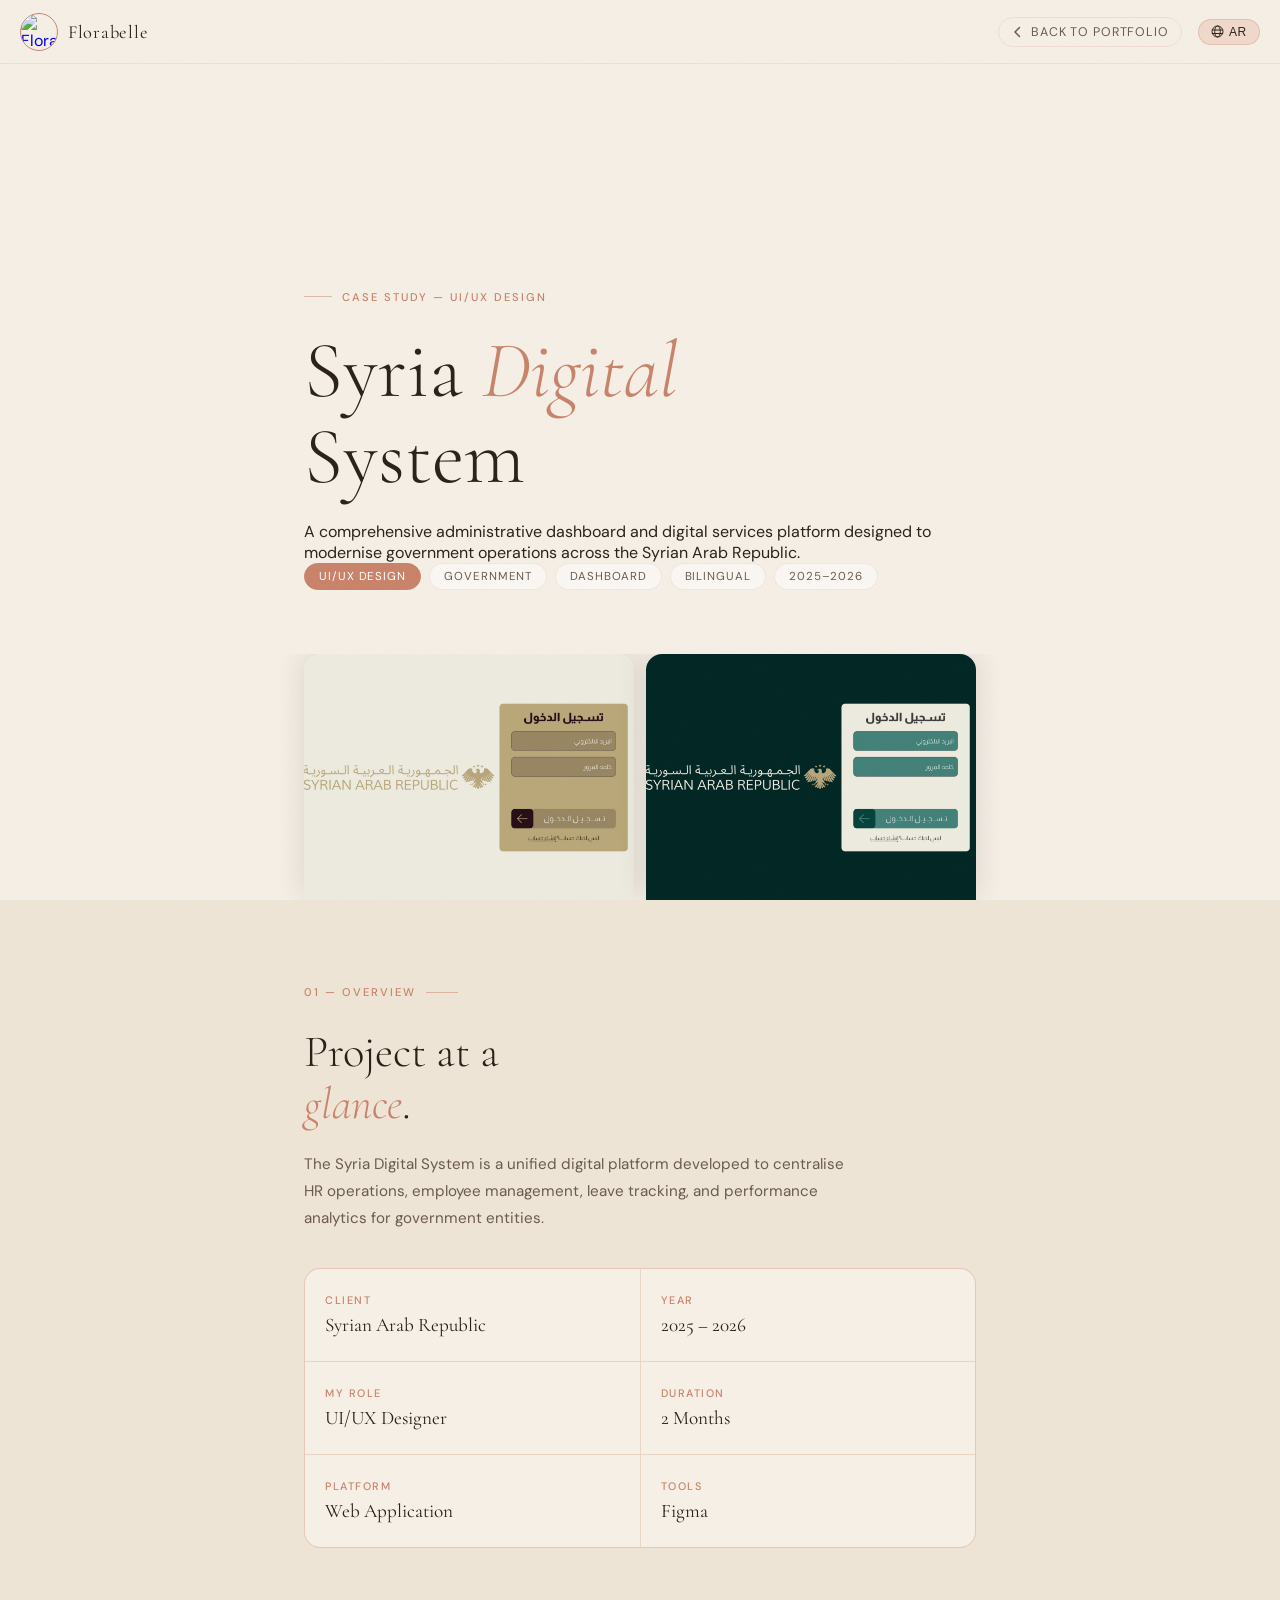
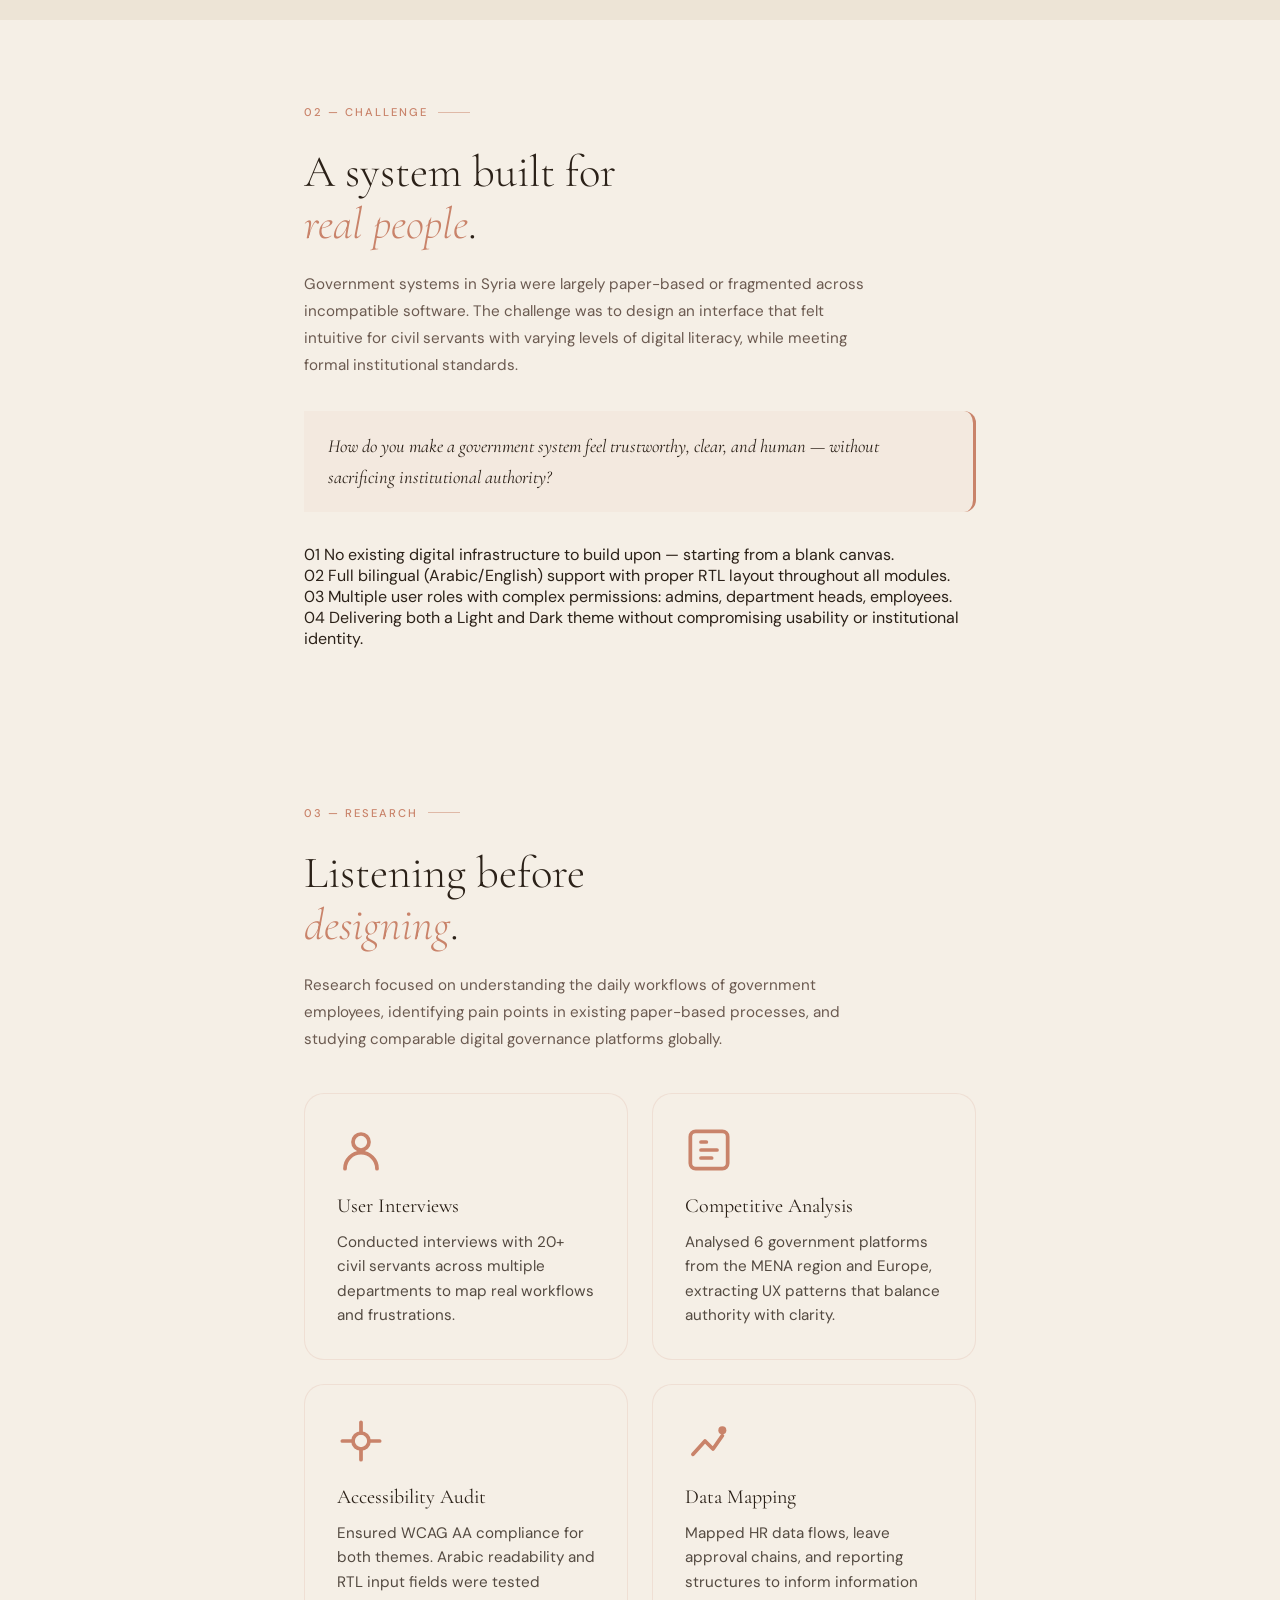
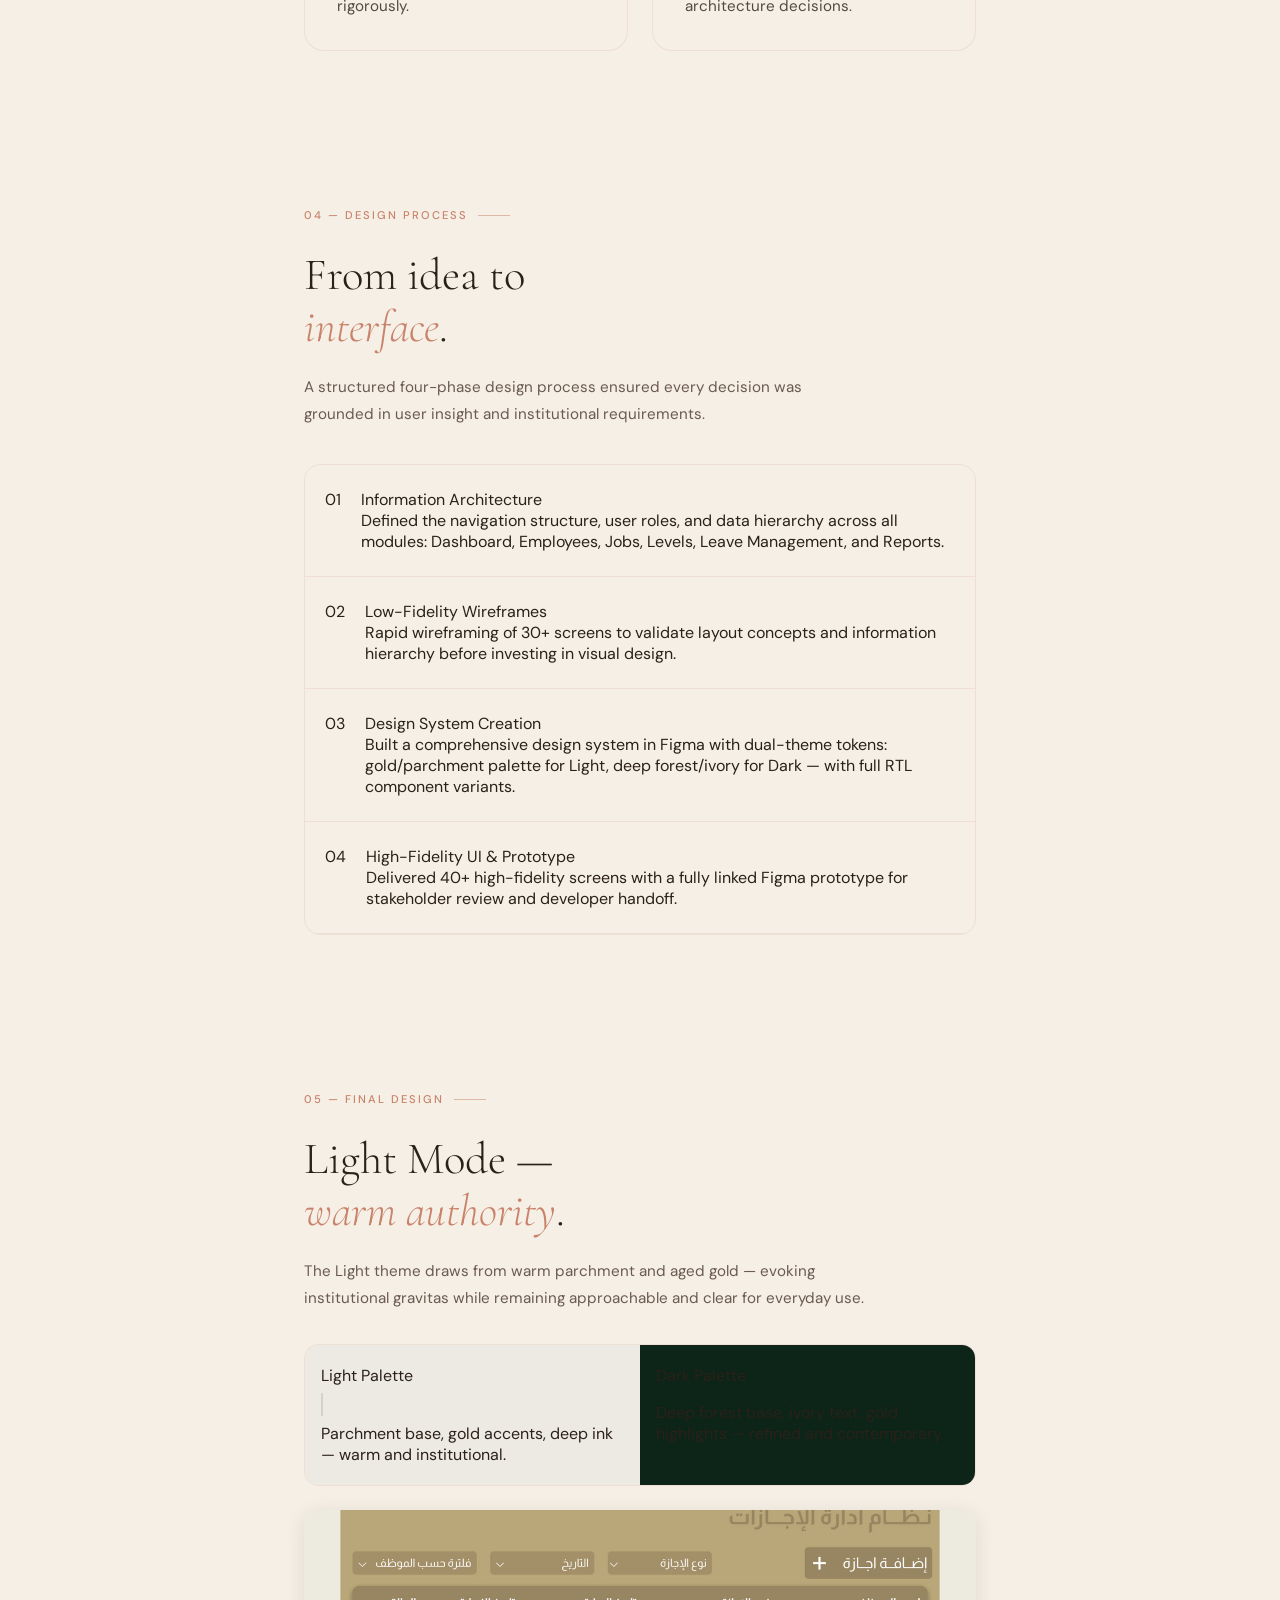
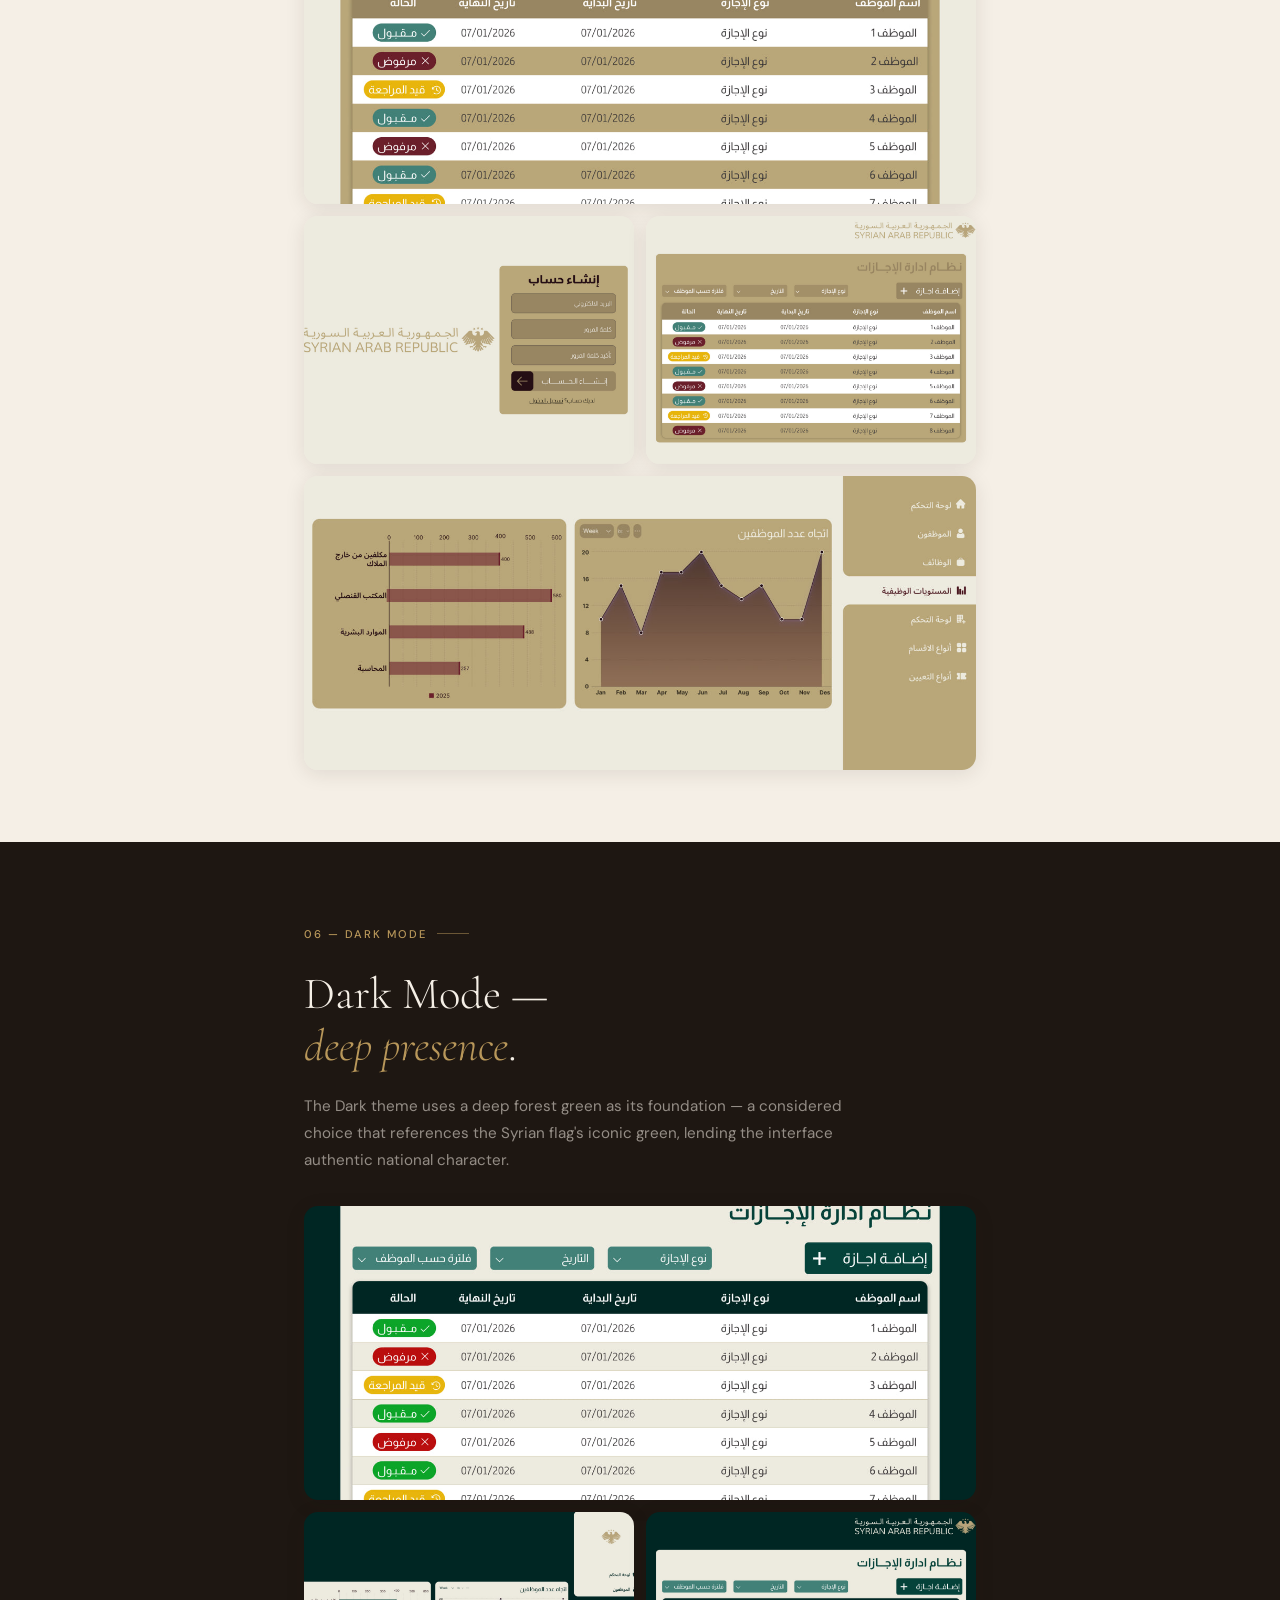
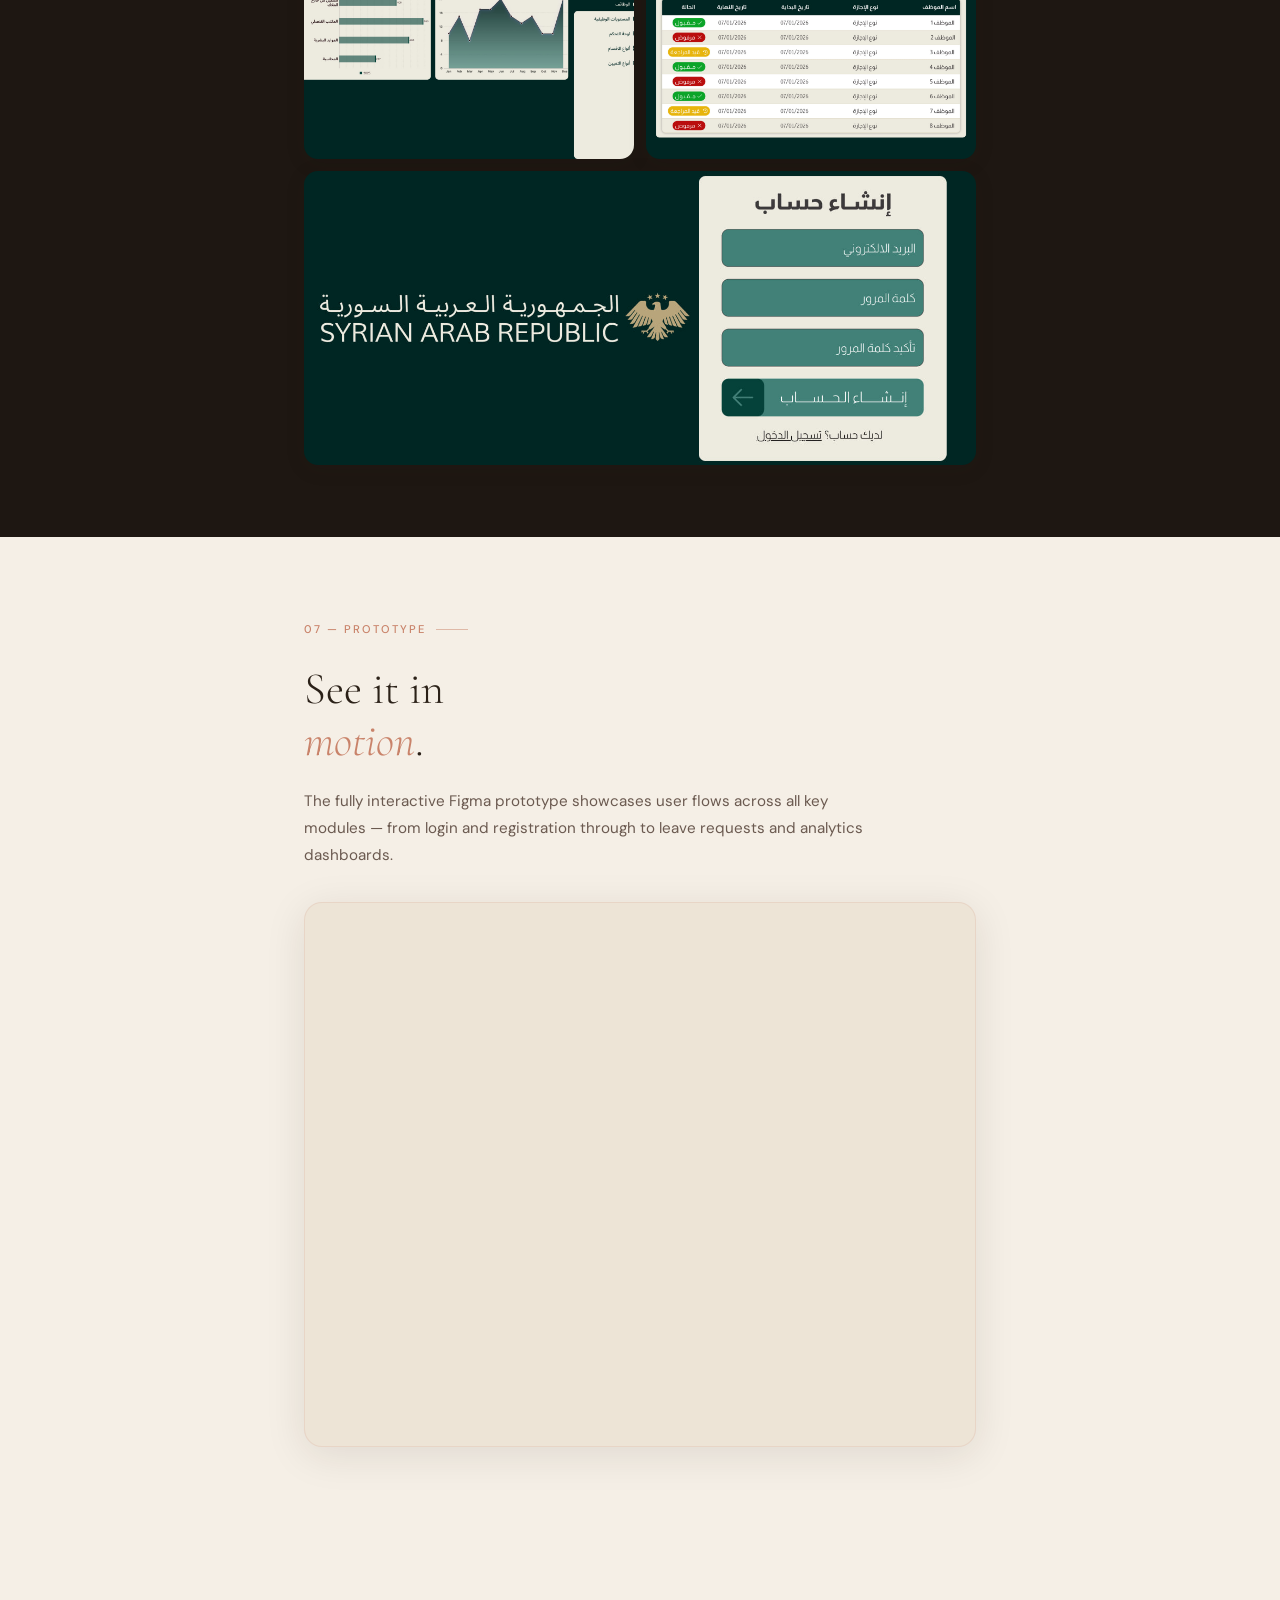
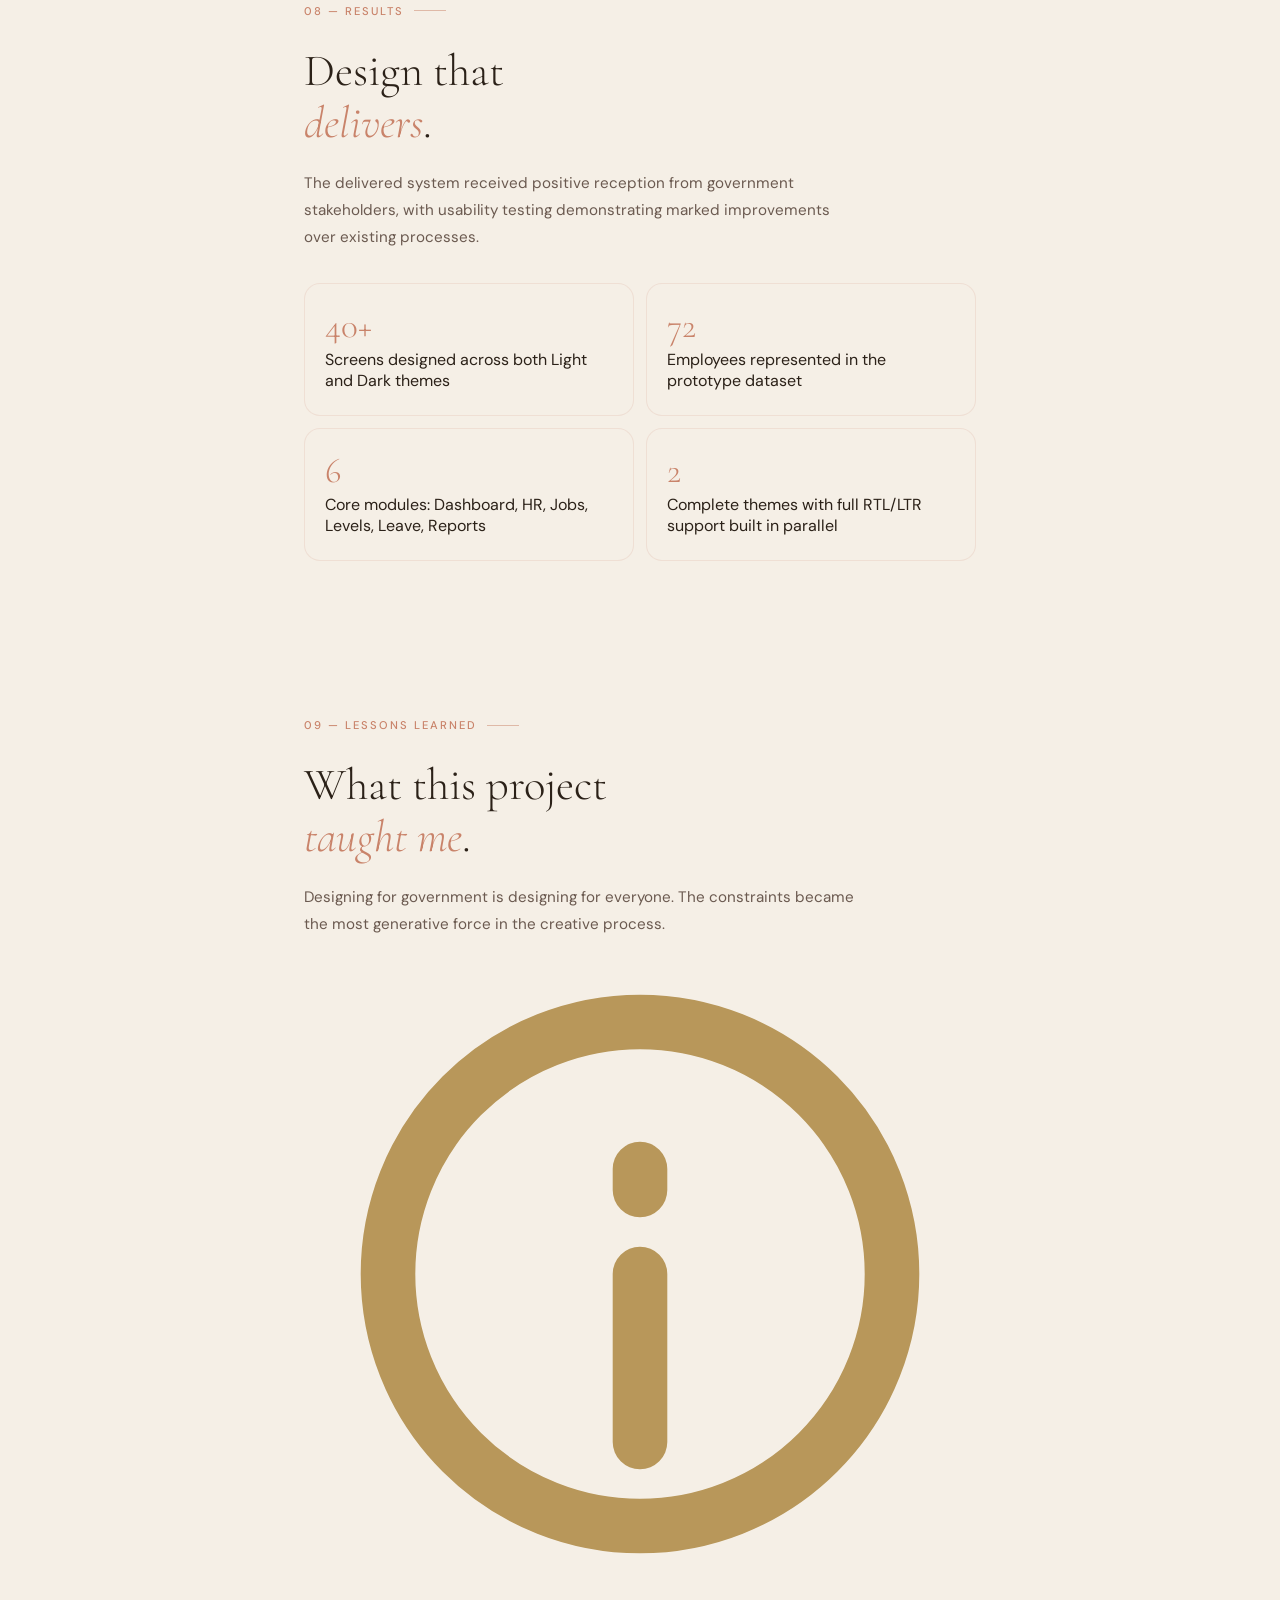
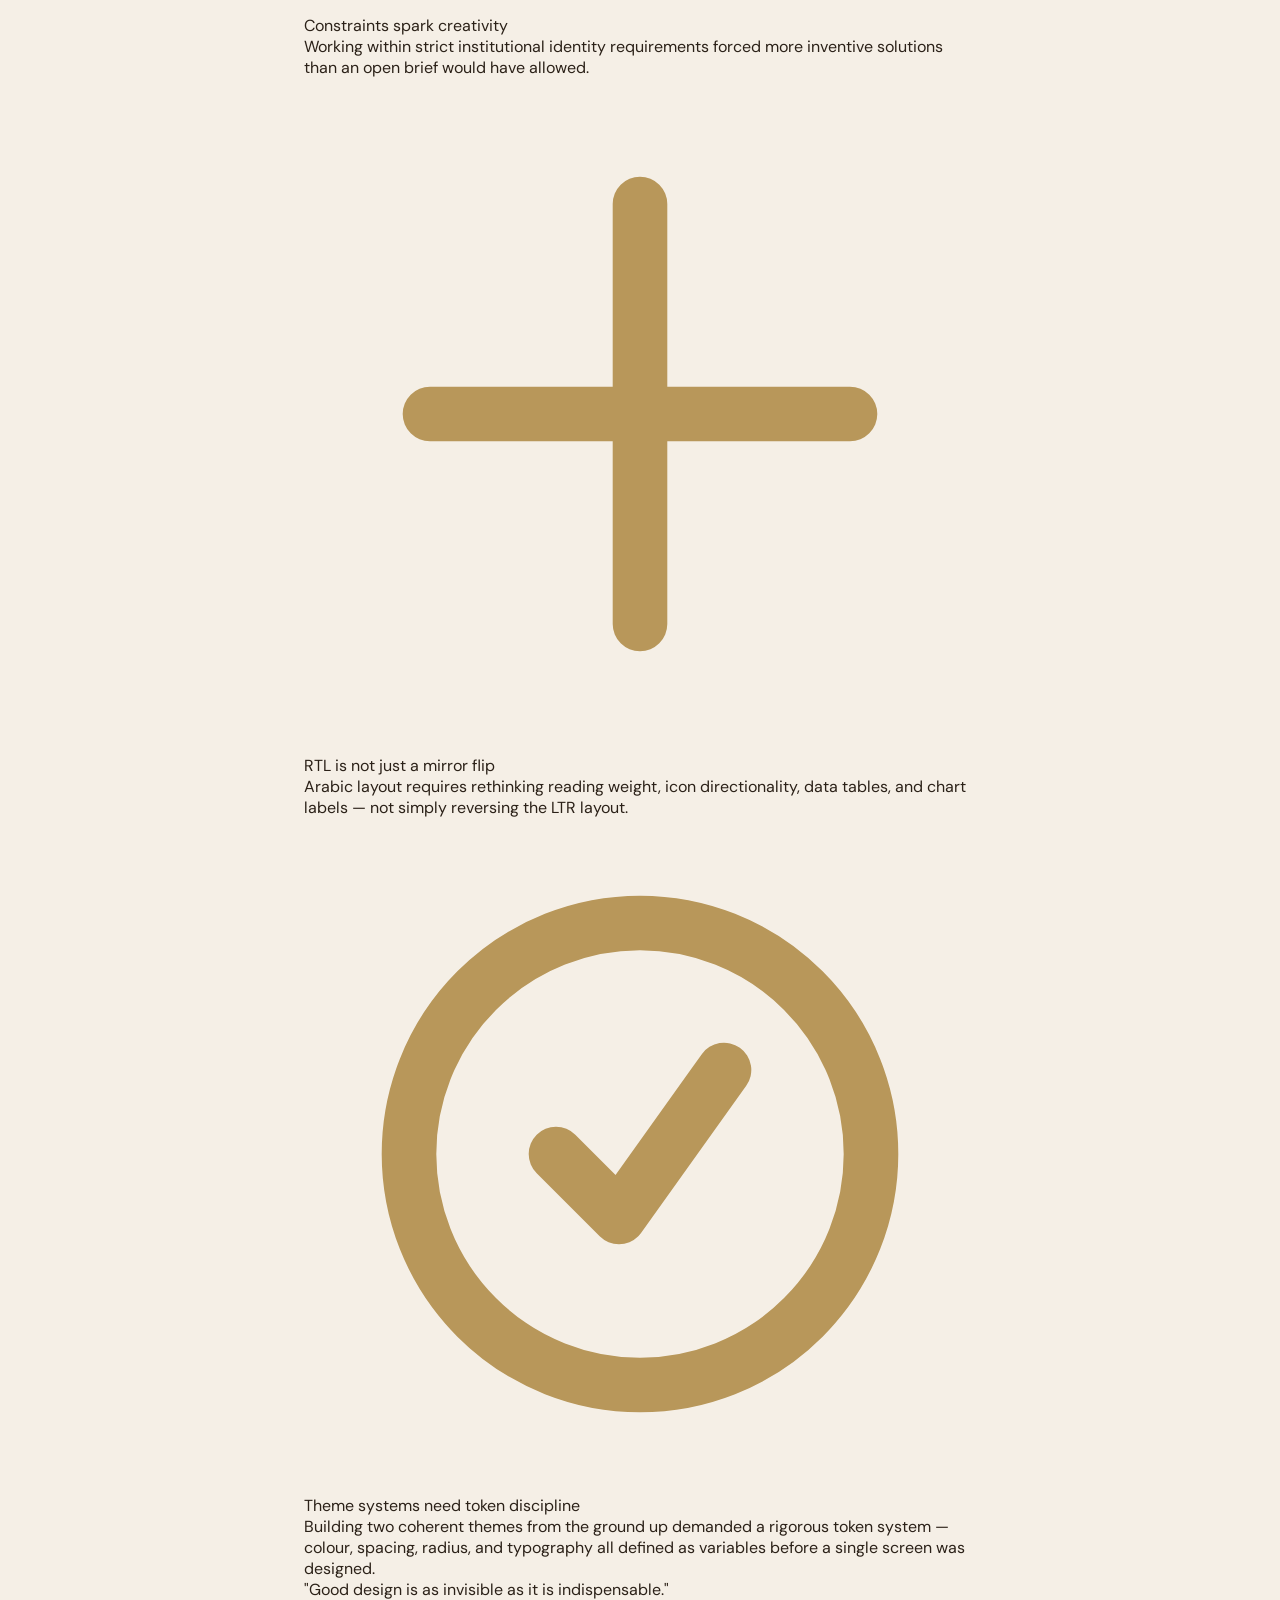
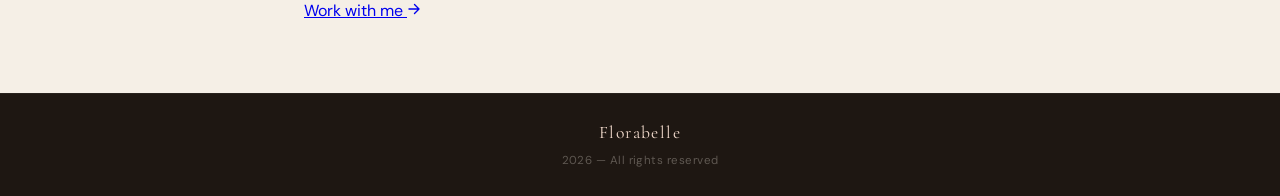
==== case-study-syria.html @ c167dcf9 "update" ====
<!doctype html>
<html lang="en" dir="ltr">
  <head>
    <meta charset="UTF-8" />
    <meta
      name="viewport"
      content="width=device-width, initial-scale=1.0, maximum-scale=1.0"
    />
    <title>Case Study — Syria Digital System | Florabelle</title>
    <link rel="preconnect" href="https://fonts.googleapis.com" />
    <link rel="preconnect" href="https://fonts.gstatic.com" crossorigin />
    <link
      href="https://fonts.googleapis.com/css2?family=Cormorant+Garamond:ital,wght@0,300;0,400;0,600;1,300;1,400&family=DM+Sans:wght@300;400;500&family=Amiri:ital,wght@0,400;0,700;1,400&display=swap"
      rel="stylesheet"
    />
    <link rel="stylesheet" href="style.css" />
  </head>

  <body>
    <!-- ─── NAV ─────────────────────────────────────────────────── -->
    <nav id="main-nav">
      <a class="nav-logo" href="index.html">
        <img src="logo.jpg" alt="Florabelle" />
        <span class="nav-logo-name" data-en="Florabelle" data-ar="فلورابيل"
          >Florabelle</span
        >
      </a>
      <div class="nav-right">
        <a class="back-link" href="index.html#portfolio">
          <svg width="14" height="14" viewBox="0 0 14 14" fill="none">
            <path
              d="M8.5 2.5L4 7l4.5 4.5"
              stroke="currentColor"
              stroke-width="1.5"
              stroke-linecap="round"
              stroke-linejoin="round"
            />
          </svg>
          <span data-en="Back to Portfolio" data-ar="العودة للأعمال"
            >Back to Portfolio</span
          >
        </a>
        <button class="lang-btn" id="lang-toggle" aria-label="Toggle language">
          <svg width="13" height="13" viewBox="0 0 13 13" fill="none">
            <circle
              cx="6.5"
              cy="6.5"
              r="5.5"
              stroke="currentColor"
              stroke-width="1"
            />
            <ellipse
              cx="6.5"
              cy="6.5"
              rx="2.8"
              ry="5.5"
              stroke="currentColor"
              stroke-width="1"
            />
            <line
              x1="1"
              y1="5"
              x2="12"
              y2="5"
              stroke="currentColor"
              stroke-width="1"
            />
            <line
              x1="1"
              y1="8.5"
              x2="12"
              y2="8.5"
              stroke="currentColor"
              stroke-width="1"
            />
          </svg>
          <span id="lang-label">AR</span>
        </button>
      </div>
    </nav>

    <!-- ─── HERO ─────────────────────────────────────────────────── -->
    <section id="hero">
      <div class="hero-blob"></div>
      <div class="hero-blob-2"></div>

      <div style="width: 100%">
        <div class="hero-inner">
          <p
            class="hero-eyebrow"
            data-en="Case Study — UI/UX Design"
            data-ar="دراسة حالة — تصميم واجهات المستخدم"
          >
            Case Study — UI/UX Design
          </p>

          <h1 class="hero-title">
            <span
              data-en="Syria <em>Digital</em><br>System"
              data-ar="النظام الرقمي<br><em>السوري</em>"
              >Syria <em>Digital</em><br />System</span
            >
          </h1>

          <p
            class="hero-subtitle"
            data-en="A comprehensive administrative dashboard and digital services platform designed to modernise government operations across the Syrian Arab Republic."
            data-ar="لوحة تحكم إدارية شاملة ومنصة خدمات رقمية مصممة لتحديث العمليات الحكومية في الجمهورية العربية السورية."
          >
            A comprehensive administrative dashboard and digital services
            platform designed to modernise government operations across the
            Syrian Arab Republic.
          </p>

          <div class="hero-tags">
            <span
              class="hero-tag accent"
              data-en="UI/UX Design"
              data-ar="تصميم واجهات"
              >UI/UX Design</span
            >
            <span class="hero-tag" data-en="Government" data-ar="قطاع حكومي"
              >Government</span
            >
            <span class="hero-tag" data-en="Dashboard" data-ar="لوحة تحكم"
              >Dashboard</span
            >
            <span class="hero-tag" data-en="Bilingual" data-ar="ثنائي اللغة"
              >Bilingual</span
            >
            <span class="hero-tag" data-en="2025–2026" data-ar="2025–2026"
              >2025–2026</span
            >
          </div>
        </div>

        <!-- Hero mockup strip: light + dark side by side -->
        <div class="hero-mockup">
          <div class="mockup-duo">
            <div class="mockup-frame">
              <img src="website/signin_light.jpg" alt="Light mode dashboard" />
              <span
                class="mockup-label light"
                data-en="Light Mode"
                data-ar="الوضع الفاتح"
                >Light Mode</span
              >
            </div>
            <div class="mockup-frame">
              <img src="website/signin_dark.jpg" alt="Dark mode dashboard" />
              <span
                class="mockup-label dark"
                data-en="Dark Mode"
                data-ar="الوضع الداكن"
                >Dark Mode</span
              >
            </div>
          </div>
        </div>
      </div>
    </section>

    <div class="divider-line"></div>

    <!-- ─── 01 OVERVIEW ───────────────────────────────────────────── -->
    <section class="overview-section">
      <div class="section-wrap">
        <div
          class="section-label reveal"
          data-en="01 — Overview"
          data-ar="01 — نظرة عامة"
        >
          01 — Overview
        </div>
        <h2 class="section-h2 reveal reveal-d1">
          <span
            data-en="Project at a<br><em>glance</em>."
            data-ar="المشروع في<br><em>لمحة</em>."
            >Project at a<br /><em>glance</em>.</span
          >
        </h2>
        <p
          class="section-body reveal reveal-d2"
          data-en="The Syria Digital System is a unified digital platform developed to centralise HR operations, employee management, leave tracking, and performance analytics for government entities."
          data-ar="النظام الرقمي السوري هو منصة رقمية موحدة تهدف إلى مركزة عمليات الموارد البشرية وإدارة الموظفين وتتبع الإجازات وتحليلات الأداء للجهات الحكومية."
        >
          The Syria Digital System is a unified digital platform developed to
          centralise HR operations, employee management, leave tracking, and
          performance analytics for government entities.
        </p>

        <div class="overview-grid reveal reveal-d3">
          <div class="overview-cell">
            <span class="overview-cell-label" data-en="Client" data-ar="العميل"
              >Client</span
            >
            <span
              class="overview-cell-value"
              data-en="Syrian Arab Republic"
              data-ar="الجمهورية العربية السورية"
              >Syrian Arab Republic</span
            >
          </div>
          <div class="overview-cell">
            <span class="overview-cell-label" data-en="Year" data-ar="السنة"
              >Year</span
            >
            <span class="overview-cell-value">2025 – 2026</span>
          </div>
          <div class="overview-cell">
            <span class="overview-cell-label" data-en="My Role" data-ar="دوري"
              >My Role</span
            >
            <span
              class="overview-cell-value"
              data-en="UI/UX Designer"
              data-ar="مصممة واجهات وتجربة مستخدم"
              >UI/UX Designer</span
            >
          </div>
          <div class="overview-cell">
            <span class="overview-cell-label" data-en="Duration" data-ar="المدة"
              >Duration</span
            >
            <span class="overview-cell-value" data-en="2 Months" data-ar="شهران"
              >2 Months</span
            >
          </div>
          <div class="overview-cell">
            <span
              class="overview-cell-label"
              data-en="Platform"
              data-ar="المنصة"
              >Platform</span
            >
            <span
              class="overview-cell-value"
              data-en="Web Application"
              data-ar="تطبيق ويب"
              >Web Application</span
            >
          </div>
          <div class="overview-cell">
            <span class="overview-cell-label" data-en="Tools" data-ar="الأدوات"
              >Tools</span
            >
            <span class="overview-cell-value">Figma</span>
          </div>
        </div>
      </div>
    </section>

    <div class="divider-line"></div>

    <!-- ─── 02 CHALLENGE ─────────────────────────────────────────── -->
    <section class="challenge-section">
      <div class="section-wrap">
        <div
          class="section-label reveal"
          data-en="02 — Challenge"
          data-ar="02 — التحدي"
        >
          02 — Challenge
        </div>
        <h2 class="section-h2 reveal reveal-d1">
          <span
            data-en="A system built for<br><em>real people</em>."
            data-ar="نظام مبني<br>لأناس <em>حقيقيين</em>."
            >A system built for<br /><em>real people</em>.</span
          >
        </h2>
        <p
          class="section-body reveal reveal-d2"
          data-en="Government systems in Syria were largely paper-based or fragmented across incompatible software. The challenge was to design an interface that felt intuitive for civil servants with varying levels of digital literacy, while meeting formal institutional standards."
          data-ar="كانت الأنظمة الحكومية في سوريا تعتمد إلى حد بعيد على الورق أو مجزأة عبر برامج غير متوافقة. كان التحدي تصميم واجهة تبدو سهلة الفهم للموظفين المدنيين بمستويات متفاوتة من الإلمام الرقمي، مع الاستيفاء بالمعايير المؤسسية الرسمية."
        >
          Government systems in Syria were largely paper-based or fragmented
          across incompatible software. The challenge was to design an interface
          that felt intuitive for civil servants with varying levels of digital
          literacy, while meeting formal institutional standards.
        </p>

        <blockquote class="challenge-quote reveal reveal-d3">
          <p
            data-en="How do you make a government system feel trustworthy, clear, and human — without sacrificing institutional authority?"
            data-ar="كيف تجعل النظام الحكومي يبدو موثوقاً وواضحاً وإنسانياً — دون التضحية بالسلطة المؤسسية؟"
          >
            How do you make a government system feel trustworthy, clear, and
            human — without sacrificing institutional authority?
          </p>
        </blockquote>

        <div class="challenge-points reveal reveal-d4">
          <div class="challenge-point">
            <span class="cp-num">01</span>
            <span
              data-en="No existing digital infrastructure to build upon — starting from a blank canvas."
              data-ar="لا توجد بنية تحتية رقمية موجودة للبناء عليها — البدء من صفحة بيضاء."
              >No existing digital infrastructure to build upon — starting from
              a blank canvas.</span
            >
          </div>
          <div class="challenge-point">
            <span class="cp-num">02</span>
            <span
              data-en="Full bilingual (Arabic/English) support with proper RTL layout throughout all modules."
              data-ar="دعم كامل ثنائي اللغة (عربي/إنجليزي) مع تخطيط RTL صحيح في جميع الوحدات."
              >Full bilingual (Arabic/English) support with proper RTL layout
              throughout all modules.</span
            >
          </div>
          <div class="challenge-point">
            <span class="cp-num">03</span>
            <span
              data-en="Multiple user roles with complex permissions: admins, department heads, employees."
              data-ar="أدوار متعددة للمستخدمين مع صلاحيات معقدة: المديرون ورؤساء الأقسام والموظفون."
              >Multiple user roles with complex permissions: admins, department
              heads, employees.</span
            >
          </div>
          <div class="challenge-point">
            <span class="cp-num">04</span>
            <span
              data-en="Delivering both a Light and Dark theme without compromising usability or institutional identity."
              data-ar="تقديم وضعَي الفاتح والداكن دون المساس بسهولة الاستخدام أو الهوية المؤسسية."
              >Delivering both a Light and Dark theme without compromising
              usability or institutional identity.</span
            >
          </div>
        </div>
      </div>
    </section>

    <div class="divider-line"></div>

    <!-- ─── 03 RESEARCH ───────────────────────────────────────────── -->
    <section class="research-section">
      <div class="section-wrap">
        <div
          class="section-label reveal"
          data-en="03 — Research"
          data-ar="03 — البحث والاستكشاف"
        >
          03 — Research
        </div>
        <h2 class="section-h2 reveal reveal-d1">
          <span
            data-en="Listening before<br><em>designing</em>."
            data-ar="الاستماع قبل<br><em>التصميم</em>."
            >Listening before<br /><em>designing</em>.</span
          >
        </h2>
        <p
          class="section-body reveal reveal-d2"
          data-en="Research focused on understanding the daily workflows of government employees, identifying pain points in existing paper-based processes, and studying comparable digital governance platforms globally."
          data-ar="ركّز البحث على فهم سير عمل الموظفين الحكوميين اليومي، وتحديد نقاط الألم في العمليات الورقية القائمة، ودراسة منصات الحوكمة الرقمية المماثلة على مستوى العالم."
        >
          Research focused on understanding the daily workflows of government
          employees, identifying pain points in existing paper-based processes,
          and studying comparable digital governance platforms globally.
        </p>

        <div class="research-pillars reveal reveal-d3">
          <div class="research-pillar">
            <div class="pillar-icon">
              <svg
                viewBox="0 0 18 18"
                fill="none"
                xmlns="http://www.w3.org/2000/svg"
              >
                <circle
                  cx="9"
                  cy="6"
                  r="3"
                  stroke="#c9836a"
                  stroke-width="1.4"
                />
                <path
                  d="M3 16c0-3.31 2.69-6 6-6s6 2.69 6 6"
                  stroke="#c9836a"
                  stroke-width="1.4"
                  stroke-linecap="round"
                />
              </svg>
            </div>
            <p
              class="pillar-title"
              data-en="User Interviews"
              data-ar="مقابلات المستخدمين"
            >
              User Interviews
            </p>
            <p
              class="pillar-body"
              data-en="Conducted interviews with 20+ civil servants across multiple departments to map real workflows and frustrations."
              data-ar="أجريت مقابلات مع أكثر من 20 موظفاً مدنياً في أقسام متعددة لرسم مسارات العمل الحقيقية ومعرفة نقاط الإحباط."
            >
              Conducted interviews with 20+ civil servants across multiple
              departments to map real workflows and frustrations.
            </p>
          </div>

          <div class="research-pillar">
            <div class="pillar-icon">
              <svg
                viewBox="0 0 18 18"
                fill="none"
                xmlns="http://www.w3.org/2000/svg"
              >
                <rect
                  x="2"
                  y="2"
                  width="14"
                  height="14"
                  rx="2"
                  stroke="#c9836a"
                  stroke-width="1.4"
                />
                <path
                  d="M6 9h6M6 12h4"
                  stroke="#c9836a"
                  stroke-width="1.4"
                  stroke-linecap="round"
                />
                <path
                  d="M6 6h2"
                  stroke="#c9836a"
                  stroke-width="1.4"
                  stroke-linecap="round"
                />
              </svg>
            </div>
            <p
              class="pillar-title"
              data-en="Competitive Analysis"
              data-ar="تحليل المنافسين"
            >
              Competitive Analysis
            </p>
            <p
              class="pillar-body"
              data-en="Analysed 6 government platforms from the MENA region and Europe, extracting UX patterns that balance authority with clarity."
              data-ar="تحليل 6 منصات حكومية من منطقة الشرق الأوسط وشمال أفريقيا وأوروبا، واستخراج أنماط UX التي توازن السلطة مع الوضوح."
            >
              Analysed 6 government platforms from the MENA region and Europe,
              extracting UX patterns that balance authority with clarity.
            </p>
          </div>

          <div class="research-pillar">
            <div class="pillar-icon">
              <svg
                viewBox="0 0 18 18"
                fill="none"
                xmlns="http://www.w3.org/2000/svg"
              >
                <path
                  d="M9 2v4M9 12v4M2 9h4M12 9h4"
                  stroke="#c9836a"
                  stroke-width="1.4"
                  stroke-linecap="round"
                />
                <circle
                  cx="9"
                  cy="9"
                  r="3"
                  stroke="#c9836a"
                  stroke-width="1.4"
                />
              </svg>
            </div>
            <p
              class="pillar-title"
              data-en="Accessibility Audit"
              data-ar="تدقيق إمكانية الوصول"
            >
              Accessibility Audit
            </p>
            <p
              class="pillar-body"
              data-en="Ensured WCAG AA compliance for both themes. Arabic readability and RTL input fields were tested rigorously."
              data-ar="تم ضمان الامتثال لمعايير WCAG AA لكلا الوضعين. تم اختبار قابلية القراءة بالعربية وحقول الإدخال RTL بصرامة."
            >
              Ensured WCAG AA compliance for both themes. Arabic readability and
              RTL input fields were tested rigorously.
            </p>
          </div>

          <div class="research-pillar">
            <div class="pillar-icon">
              <svg
                viewBox="0 0 18 18"
                fill="none"
                xmlns="http://www.w3.org/2000/svg"
              >
                <path
                  d="M3 14L7.5 9l3 3L14 7"
                  stroke="#c9836a"
                  stroke-width="1.4"
                  stroke-linecap="round"
                  stroke-linejoin="round"
                />
                <circle cx="14" cy="5" r="1.5" fill="#c9836a" />
              </svg>
            </div>
            <p
              class="pillar-title"
              data-en="Data Mapping"
              data-ar="رسم خرائط البيانات"
            >
              Data Mapping
            </p>
            <p
              class="pillar-body"
              data-en="Mapped HR data flows, leave approval chains, and reporting structures to inform information architecture decisions."
              data-ar="رسم مسارات بيانات الموارد البشرية وسلاسل الموافقة على الإجازات وهياكل التقارير لإعلام قرارات هيكلة المعلومات."
            >
              Mapped HR data flows, leave approval chains, and reporting
              structures to inform information architecture decisions.
            </p>
          </div>
        </div>
      </div>
    </section>

    <div class="divider-line"></div>

    <!-- ─── 04 PROCESS ────────────────────────────────────────────── -->
    <section class="process-section">
      <div class="section-wrap">
        <div
          class="section-label reveal"
          data-en="04 — Design Process"
          data-ar="04 — عملية التصميم"
        >
          04 — Design Process
        </div>
        <h2 class="section-h2 reveal reveal-d1">
          <span
            data-en="From idea to<br><em>interface</em>."
            data-ar="من الفكرة<br>إلى <em>الواجهة</em>."
            >From idea to<br /><em>interface</em>.</span
          >
        </h2>
        <p
          class="section-body reveal reveal-d2"
          data-en="A structured four-phase design process ensured every decision was grounded in user insight and institutional requirements."
          data-ar="ضمنت عملية تصميم منظمة من أربع مراحل أن كل قرار مبني على فهم المستخدم والمتطلبات المؤسسية."
        >
          A structured four-phase design process ensured every decision was
          grounded in user insight and institutional requirements.
        </p>

        <div class="process-steps reveal reveal-d3">
          <div class="process-step">
            <span class="ps-num">01</span>
            <div class="ps-content">
              <p
                class="ps-title"
                data-en="Information Architecture"
                data-ar="هيكلة المعلومات"
              >
                Information Architecture
              </p>
              <p
                class="ps-body"
                data-en="Defined the navigation structure, user roles, and data hierarchy across all modules: Dashboard, Employees, Jobs, Levels, Leave Management, and Reports."
                data-ar="تحديد هيكل التنقل وأدوار المستخدمين وتسلسل البيانات عبر جميع الوحدات: لوحة التحكم والموظفون والوظائف والمستويات وإدارة الإجازات والتقارير."
              >
                Defined the navigation structure, user roles, and data hierarchy
                across all modules: Dashboard, Employees, Jobs, Levels, Leave
                Management, and Reports.
              </p>
            </div>
          </div>
          <div class="process-step">
            <span class="ps-num">02</span>
            <div class="ps-content">
              <p
                class="ps-title"
                data-en="Low-Fidelity Wireframes"
                data-ar="النماذج الأولية منخفضة الدقة"
              >
                Low-Fidelity Wireframes
              </p>
              <p
                class="ps-body"
                data-en="Rapid wireframing of 30+ screens to validate layout concepts and information hierarchy before investing in visual design."
                data-ar="رسم أولي سريع لأكثر من 30 شاشة للتحقق من مفاهيم التخطيط والتسلسل الهرمي للمعلومات قبل الاستثمار في التصميم البصري."
              >
                Rapid wireframing of 30+ screens to validate layout concepts and
                information hierarchy before investing in visual design.
              </p>
            </div>
          </div>
          <div class="process-step">
            <span class="ps-num">03</span>
            <div class="ps-content">
              <p
                class="ps-title"
                data-en="Design System Creation"
                data-ar="إنشاء نظام التصميم"
              >
                Design System Creation
              </p>
              <p
                class="ps-body"
                data-en="Built a comprehensive design system in Figma with dual-theme tokens: gold/parchment palette for Light, deep forest/ivory for Dark — with full RTL component variants."
                data-ar="بناء نظام تصميم شامل في Figma مع رموز ذات وضعين: لوحة ذهبي/رق للوضع الفاتح، وغابة عميقة/عاج للوضع الداكن — مع متغيرات مكونات RTL كاملة."
              >
                Built a comprehensive design system in Figma with dual-theme
                tokens: gold/parchment palette for Light, deep forest/ivory for
                Dark — with full RTL component variants.
              </p>
            </div>
          </div>
          <div class="process-step">
            <span class="ps-num">04</span>
            <div class="ps-content">
              <p
                class="ps-title"
                data-en="High-Fidelity UI &amp; Prototype"
                data-ar="الواجهة عالية الدقة والنموذج الأولي"
              >
                High-Fidelity UI &amp; Prototype
              </p>
              <p
                class="ps-body"
                data-en="Delivered 40+ high-fidelity screens with a fully linked Figma prototype for stakeholder review and developer handoff."
                data-ar="تسليم أكثر من 40 شاشة عالية الدقة مع نموذج أولي مرتبط بالكامل في Figma لمراجعة أصحاب المصلحة وتسليم المطورين."
              >
                Delivered 40+ high-fidelity screens with a fully linked Figma
                prototype for stakeholder review and developer handoff.
              </p>
            </div>
          </div>
        </div>
      </div>
    </section>

    <div class="divider-line"></div>

    <!-- ─── 05 FINAL DESIGN – LIGHT ───────────────────────────────── -->
    <section class="gallery-section-light">
      <div class="section-wrap">
        <div
          class="section-label reveal"
          data-en="05 — Final Design"
          data-ar="05 — التصميم النهائي"
        >
          05 — Final Design
        </div>
        <h2 class="section-h2 reveal reveal-d1">
          <span
            data-en="Light Mode —<br><em>warm authority</em>."
            data-ar="الوضع الفاتح —<br><em>سلطة دافئة</em>."
            >Light Mode —<br /><em>warm authority</em>.</span
          >
        </h2>
        <p
          class="section-body reveal reveal-d2"
          data-en="The Light theme draws from warm parchment and aged gold — evoking institutional gravitas while remaining approachable and clear for everyday use."
          data-ar="يستوحي المظهر الفاتح من الرق الدافئ والذهب القديم — مما يثير مهابة مؤسسية مع الحفاظ على سهولة الاستخدام في العمل اليومي."
        >
          The Light theme draws from warm parchment and aged gold — evoking
          institutional gravitas while remaining approachable and clear for
          everyday use.
        </p>

        <!-- Theme comparison strip -->
        <div class="theme-toggle-strip reveal reveal-d3">
          <div class="theme-panel light-panel">
            <span
              class="theme-panel-label"
              data-en="Light Palette"
              data-ar="لوحة الألوان الفاتحة"
              >Light Palette</span
            >
            <div class="theme-swatch-row">
              <span
                class="swatch"
                style="
                  background: #edeae3;
                  border: 1px solid rgba(0, 0, 0, 0.1);
                "
              ></span>
              <span class="swatch" style="background: #b8975a"></span>
              <span class="swatch" style="background: #3a2c1e"></span>
              <span class="swatch" style="background: #6b2c2c"></span>
              <span class="swatch" style="background: #5c9e8b"></span>
            </div>
            <p
              class="theme-panel-desc"
              data-en="Parchment base, gold accents, deep ink — warm and institutional."
              data-ar="قاعدة رق، لهجات ذهبية، حبر عميق — دافئ ومؤسسي."
            >
              Parchment base, gold accents, deep ink — warm and institutional.
            </p>
          </div>
          <div class="theme-panel dark-panel">
            <span
              class="theme-panel-label"
              data-en="Dark Palette"
              data-ar="لوحة الألوان الداكنة"
              >Dark Palette</span
            >
            <div class="theme-swatch-row">
              <span class="swatch" style="background: #0d2419"></span>
              <span class="swatch" style="background: #b8975a"></span>
              <span class="swatch" style="background: #edeae3"></span>
              <span class="swatch" style="background: #5c9e8b"></span>
              <span class="swatch" style="background: #722c2c"></span>
            </div>
            <p
              class="theme-panel-desc"
              data-en="Deep forest base, ivory text, gold highlights — refined and contemporary."
              data-ar="قاعدة خضراء داكنة، نص عاجي، أبرز ذهبية — مصقول ومعاصر."
            >
              Deep forest base, ivory text, gold highlights — refined and
              contemporary.
            </p>
          </div>
        </div>

        <div class="gallery-grid reveal reveal-d4" style="margin-top: 24px">
          <div class="gallery-item wide">
            <img
              src="website/dashboard-light.jpg"
              alt="Light mode — Main dashboard"
            />
            <span
              class="gallery-caption"
              data-en="Main Dashboard"
              data-ar="لوحة التحكم الرئيسية"
              >Main Dashboard</span
            >
          </div>
          <div class="gallery-item">
            <img src="website/signup_light.jpg" alt="Light mode — Register" />
            <span
              class="gallery-caption"
              data-en="Account Registration"
              data-ar="إنشاء الحساب"
              >Account Registration</span
            >
          </div>
          <div class="gallery-item">
            <img
              src="website/dashboard-light.jpg"
              alt="Light mode — Leave management"
            />
            <span
              class="gallery-caption"
              data-en="Leave Management"
              data-ar="إدارة الإجازات"
              >Leave Management</span
            >
          </div>
          <div class="gallery-item wide">
            <img src="website/levels_light.jpg" alt="Light mode — Analytics" />
            <span
              class="gallery-caption"
              data-en="Analytics & Reports"
              data-ar="التحليلات والتقارير"
              >Analytics &amp; Reports</span
            >
          </div>
        </div>
      </div>
    </section>

    <div class="divider-line"></div>

    <!-- ─── 06 FINAL DESIGN – DARK ────────────────────────────────── -->
    <section class="gallery-section-dark">
      <div class="section-wrap">
        <div
          class="section-label reveal"
          data-en="06 — Dark Mode"
          data-ar="06 — الوضع الداكن"
        >
          06 — Dark Mode
        </div>
        <h2 class="section-h2 reveal reveal-d1">
          <span
            data-en="Dark Mode —<br><em>deep presence</em>."
            data-ar="الوضع الداكن —<br><em>حضور عميق</em>."
            >Dark Mode —<br /><em>deep presence</em>.</span
          >
        </h2>
        <p
          class="section-body reveal reveal-d2"
          data-en="The Dark theme uses a deep forest green as its foundation — a considered choice that references the Syrian flag's iconic green, lending the interface authentic national character."
          data-ar="يستخدم المظهر الداكن الأخضر الغابي العميق كأساس له — وهو اختيار مدروس يستحضر اللون الأخضر الأيقوني في العلم السوري، مما يمنح الواجهة طابعاً وطنياً أصيلاً."
        >
          The Dark theme uses a deep forest green as its foundation — a
          considered choice that references the Syrian flag's iconic green,
          lending the interface authentic national character.
        </p>

        <div class="gallery-grid reveal reveal-d3">
          <div class="gallery-item wide">
            <img
              src="website/dashboard_dark.jpg"
              alt="Dark mode — Main dashboard"
            />
            <span
              class="gallery-caption"
              data-en="Main Dashboard — Dark"
              data-ar="لوحة التحكم الرئيسية — داكن"
              >Main Dashboard — Dark</span
            >
          </div>
          <div class="gallery-item">
            <img src="website/levels_dark.jpg" alt="Dark mode — Analytics" />
            <span
              class="gallery-caption"
              data-en="Analytics — Dark"
              data-ar="التحليلات — داكن"
              >Analytics — Dark</span
            >
          </div>
          <div class="gallery-item">
            <img src="website/dashboard_dark.jpg" alt="Dark mode — Leave" />
            <span
              class="gallery-caption"
              data-en="Leave Management — Dark"
              data-ar="إدارة الإجازات — داكن"
              >Leave Management — Dark</span
            >
          </div>
          <div class="gallery-item wide">
            <img src="website/signup_dark.jpg" alt="Dark mode — Register" />
            <span
              class="gallery-caption"
              data-en="Account Registration — Dark"
              data-ar="إنشاء الحساب — داكن"
              >Account Registration — Dark</span
            >
          </div>
        </div>
      </div>
    </section>

    <div class="divider-line"></div>

    <!-- ─── 07 PROTOTYPE ──────────────────────────────────────────── -->
    <section class="prototype-section">
      <div class="section-wrap">
        <div
          class="section-label reveal"
          data-en="07 — Prototype"
          data-ar="07 — النموذج الأولي"
        >
          07 — Prototype
        </div>
        <h2 class="section-h2 reveal reveal-d1">
          <span
            data-en="See it in<br><em>motion</em>."
            data-ar="شاهده<br>في <em>الحركة</em>."
            >See it in<br /><em>motion</em>.</span
          >
        </h2>
        <p
          class="section-body reveal reveal-d2"
          data-en="The fully interactive Figma prototype showcases user flows across all key modules — from login and registration through to leave requests and analytics dashboards."
          data-ar="يعرض النموذج الأولي التفاعلي الكامل في Figma مسارات المستخدم عبر جميع الوحدات الرئيسية — من تسجيل الدخول والتسجيل إلى طلبات الإجازة ولوحات التحليلات."
        >
          The fully interactive Figma prototype showcases user flows across all
          key modules — from login and registration through to leave requests
          and analytics dashboards.
        </p>
        <div class="prototype-frame-wrap reveal reveal-d3">
          <iframe
            src="https://embed.figma.com/proto/apuRKe3G7Wf8m4N5hcD2UJ/syria-project?node-id=121-104&scaling=scale-down-to-fit&content-scaling=fixed&page-id=0%3A1&starting-point-node-id=6%3A3&embed-host=share"
            allowfullscreen
          ></iframe>
        </div>
      </div>
    </section>

    <div class="divider-line"></div>

    <!-- ─── 08 RESULTS ────────────────────────────────────────────── -->
    <section class="results-section">
      <div class="section-wrap">
        <div
          class="section-label reveal"
          data-en="08 — Results"
          data-ar="08 — النتائج والأثر"
        >
          08 — Results
        </div>
        <h2 class="section-h2 reveal reveal-d1">
          <span
            data-en="Design that<br><em>delivers</em>."
            data-ar="تصميم<br><em>يُنجز</em>."
            >Design that<br /><em>delivers</em>.</span
          >
        </h2>
        <p
          class="section-body reveal reveal-d2"
          data-en="The delivered system received positive reception from government stakeholders, with usability testing demonstrating marked improvements over existing processes."
          data-ar="حظي النظام المُسلَّم باستجابة إيجابية من أصحاب المصلحة الحكوميين، مع إظهار اختبارات قابلية الاستخدام تحسينات ملحوظة على العمليات القائمة."
        >
          The delivered system received positive reception from government
          stakeholders, with usability testing demonstrating marked improvements
          over existing processes.
        </p>

        <div class="results-metrics reveal reveal-d3">
          <div class="metric-card">
            <span class="metric-num">40+</span>
            <p
              class="metric-label"
              data-en="Screens designed across both Light and Dark themes"
              data-ar="شاشة مصممة عبر وضعي الفاتح والداكن"
            >
              Screens designed across both Light and Dark themes
            </p>
          </div>
          <div class="metric-card">
            <span class="metric-num">72</span>
            <p
              class="metric-label"
              data-en="Employees represented in the prototype dataset"
              data-ar="موظف ممثَّل في مجموعة بيانات النموذج الأولي"
            >
              Employees represented in the prototype dataset
            </p>
          </div>
          <div class="metric-card">
            <span class="metric-num">6</span>
            <p
              class="metric-label"
              data-en="Core modules: Dashboard, HR, Jobs, Levels, Leave, Reports"
              data-ar="وحدات أساسية: لوحة التحكم، الموارد البشرية، الوظائف، المستويات، الإجازات، التقارير"
            >
              Core modules delivered end-to-end
            </p>
          </div>
          <div class="metric-card">
            <span class="metric-num">2</span>
            <p
              class="metric-label"
              data-en="Complete themes with full RTL/LTR support built in parallel"
              data-ar="وضعان كاملان مع دعم RTL/LTR الكامل مبنيان بالتوازي"
            >
              Complete themes with full RTL/LTR support
            </p>
          </div>
        </div>
      </div>
    </section>

    <div class="divider-line"></div>

    <!-- ─── 09 CONCLUSION ─────────────────────────────────────────── -->
    <section class="conclusion-section">
      <div class="section-wrap">
        <div
          class="section-label reveal"
          data-en="09 — Lessons Learned"
          data-ar="09 — الخلاصة والدروس"
        >
          09 — Lessons Learned
        </div>
        <h2 class="section-h2 reveal reveal-d1">
          <span
            data-en="What this project<br><em>taught me</em>."
            data-ar="ما علّمني<br><em>هذا المشروع</em>."
            >What this project<br /><em>taught me</em>.</span
          >
        </h2>
        <p
          class="section-body reveal reveal-d2"
          data-en="Designing for government is designing for everyone. The constraints became the most generative force in the creative process."
          data-ar="التصميم للحكومة هو تصميم للجميع. أصبحت القيود القوة الأكثر إنتاجاً في العملية الإبداعية."
        >
          Designing for government is designing for everyone. The constraints
          became the most generative force in the creative process.
        </p>

        <div class="lessons reveal reveal-d3">
          <div class="lesson">
            <div class="lesson-icon">
              <svg
                viewBox="0 0 16 16"
                fill="none"
                xmlns="http://www.w3.org/2000/svg"
              >
                <path
                  d="M8 2a6 6 0 100 12A6 6 0 008 2zm0 10V8m0-2v-.5"
                  stroke="#b8975a"
                  stroke-width="1.3"
                  stroke-linecap="round"
                />
              </svg>
            </div>
            <div>
              <p
                class="lesson-title"
                data-en="Constraints spark creativity"
                data-ar="القيود تُشعل الإبداع"
              >
                Constraints spark creativity
              </p>
              <p
                class="lesson-body"
                data-en="Working within strict institutional identity requirements forced more inventive solutions than an open brief would have allowed."
                data-ar="العمل ضمن متطلبات هوية مؤسسية صارمة أجبر على حلول أكثر إبداعاً مما كان يتيحه مشروع مفتوح."
              >
                Working within strict institutional identity requirements forced
                more inventive solutions than an open brief would have allowed.
              </p>
            </div>
          </div>
          <div class="lesson">
            <div class="lesson-icon">
              <svg
                viewBox="0 0 16 16"
                fill="none"
                xmlns="http://www.w3.org/2000/svg"
              >
                <path
                  d="M3 8h10M8 3v10"
                  stroke="#b8975a"
                  stroke-width="1.3"
                  stroke-linecap="round"
                />
              </svg>
            </div>
            <div>
              <p
                class="lesson-title"
                data-en="RTL is not just a mirror flip"
                data-ar="RTL ليس مجرد انعكاس للمرآة"
              >
                RTL is not just a mirror flip
              </p>
              <p
                class="lesson-body"
                data-en="Arabic layout requires rethinking reading weight, icon directionality, data tables, and chart labels — not simply reversing the LTR layout."
                data-ar="التخطيط العربي يتطلب إعادة التفكير في وزن القراءة واتجاه الأيقونات وجداول البيانات وتسميات المخططات — وليس مجرد عكس تخطيط LTR."
              >
                Arabic layout requires rethinking reading weight, icon
                directionality, data tables, and chart labels — not simply
                reversing the LTR layout.
              </p>
            </div>
          </div>
          <div class="lesson">
            <div class="lesson-icon">
              <svg
                viewBox="0 0 16 16"
                fill="none"
                xmlns="http://www.w3.org/2000/svg"
              >
                <circle
                  cx="8"
                  cy="8"
                  r="5.5"
                  stroke="#b8975a"
                  stroke-width="1.3"
                />
                <path
                  d="M6 8l1.5 1.5L10 6"
                  stroke="#b8975a"
                  stroke-width="1.3"
                  stroke-linecap="round"
                  stroke-linejoin="round"
                />
              </svg>
            </div>
            <div>
              <p
                class="lesson-title"
                data-en="Theme systems need token discipline"
                data-ar="أنظمة المظهر تحتاج انضباط الرموز"
              >
                Theme systems need token discipline
              </p>
              <p
                class="lesson-body"
                data-en="Building two coherent themes from the ground up demanded a rigorous token system — colour, spacing, radius, and typography all defined as variables before a single screen was designed."
                data-ar="بناء وضعين متماسكين من الصفر تطلّب نظام رموز صارماً — اللون والمسافات والزوايا والطباعة كلها محددة كمتغيرات قبل تصميم أي شاشة."
              >
                Building two coherent themes from the ground up demanded a
                rigorous token system — colour, spacing, radius, and typography
                all defined as variables before a single screen was designed.
              </p>
            </div>
          </div>
        </div>

        <div class="conclusion-cta reveal reveal-d4">
          <p
            class="cta-text"
            data-en='"Good design is as invisible as it is indispensable."'
            data-ar='"التصميم الجيد خفيّ بقدر ما هو لا غنى عنه."'
          >
            "Good design is as invisible as it is indispensable."
          </p>
          <a class="cta-btn" href="index.html#contact">
            <span data-en="Work with me" data-ar="تعاوني معي"
              >Work with me</span
            >
            <svg width="14" height="14" viewBox="0 0 14 14" fill="none">
              <path
                d="M2 7h10M7.5 2.5L12 7l-4.5 4.5"
                stroke="currentColor"
                stroke-width="1.4"
                stroke-linecap="round"
                stroke-linejoin="round"
              />
            </svg>
          </a>
        </div>
      </div>
    </section>

    <!-- ─── FOOTER ─────────────────────────────────────────────── -->
    <footer>
      <div class="footer-inner">
        <span class="footer-logo" data-en="Florabelle" data-ar="فلورابيل"
          >Florabelle</span
        >
        <span
          class="footer-copy"
          data-en="2026 — All rights reserved"
          data-ar="2026 — جميع الحقوق محفوظة"
          >2026 — All rights reserved</span
        >
      </div>
    </footer>

    <script src="script.js" defer></script>
  </body>
</html>
---- style.css ----
/* ─── TOKENS & VARIABLES ─────────────────────────────────── */
:root {
  /* Common Palette */
  --ink: #2b2118;
  --rose: #c9836a;
  --sage: #8aab90;
  --cream: #f5efe6;
  --parchment: #ede4d6;
  --blush: #f0d9cb;
  --mist: #dce8dc;
  --dark-card: #1e1712;
  --text-sub: #6b5a50;
  --divider: rgba(201, 131, 106, 0.15);

  /* Case Study Specific Colors (Syria Project) */
  --gold: #b8975a;
  --forest: #1a3a2e;
  --light-bg: #edeae3;
  --dark-bg: #0d2419;

  /* Typography */
  --serif: "Cormorant Garamond", Georgia, serif;
  --sans: "DM Sans", sans-serif;
  --arabic: "Amiri", serif;

  /* Animation & Layout */
  --ease-out: cubic-bezier(0.22, 1, 0.36, 1);
  --nav-h: 64px;
}

/* ─── RESET & BASE ───────────────────────────────────────── */
*,
*::before,
*::after {
  box-sizing: border-box;
  margin: 0;
  padding: 0;
}
html {
  scroll-behavior: smooth;
  font-size: 16px;
}
body {
  font-family: var(--sans);
  background: var(--cream);
  color: var(--ink);
  overflow-x: hidden;
  -webkit-font-smoothing: antialiased;
}

/* ─── GRAIN OVERLAY ──────────────────────────────────────── */
body::before {
  content: "";
  position: fixed;
  inset: 0;
  pointer-events: none;
  z-index: 9999;
  opacity: 0.028;
  background-image: url("data:image/svg+xml,%3Csvg viewBox='0 0 256 256' xmlns='http://www.w3.org/2000/svg'%3E%3Cfilter id='noise'%3E%3CfeTurbulence type='fractalNoise' baseFrequency='0.9' numOctaves='4' stitchTiles='stitch'/%3E%3C/filter%3E%3Crect width='100%25' height='100%25' filter='url(%23noise)'/%3E%3C/svg%3E");
  background-size: 200px 200px;
}

/* ─── NAVIGATION ─────────────────────────────────────────── */
nav {
  position: fixed;
  top: 0;
  left: 0;
  right: 0;
  height: var(--nav-h);
  z-index: 100;
  display: flex;
  align-items: center;
  justify-content: space-between;
  padding: 0 20px;
  background: rgba(245, 239, 230, 0.92);
  backdrop-filter: blur(14px);
  -webkit-backdrop-filter: blur(14px);
  border-bottom: 1px solid var(--divider);
  transition: box-shadow 0.3s;
}
nav.scrolled {
  box-shadow: 0 2px 24px rgba(43, 33, 24, 0.07);
}

.nav-logo {
  display: flex;
  align-items: center;
  gap: 10px;
  text-decoration: none;
}
.nav-logo img {
  width: 38px;
  height: 38px;
  border-radius: 50%;
  object-fit: cover;
  border: 1.5px solid var(--rose);
}
.nav-logo-name {
  font-family: var(--serif);
  font-size: 1.15rem;
  font-weight: 400;
  color: var(--ink);
  letter-spacing: 0.04em;
}

.nav-right {
  display: flex;
  align-items: center;
  gap: 8px;
}

/* Links for Home Page */
.nav-links {
  display: flex;
  align-items: center;
  gap: 4px;
}
.nav-links a {
  font-size: 0.78rem;
  font-weight: 400;
  letter-spacing: 0.07em;
  text-transform: uppercase;
  color: var(--text-sub);
  text-decoration: none;
  padding: 6px 10px;
  border-radius: 20px;
  transition:
    color 0.2s,
    background 0.2s;
}
.nav-links a:hover {
  color: var(--rose);
  background: rgba(201, 131, 106, 0.08);
}

/* Back Link for Case Study Page */
.back-link {
  font-size: 0.78rem;
  font-weight: 400;
  letter-spacing: 0.07em;
  text-transform: uppercase;
  color: var(--text-sub);
  text-decoration: none;
  padding: 6px 12px;
  border-radius: 20px;
  border: 1px solid var(--divider);
  display: flex;
  align-items: center;
  gap: 6px;
  transition:
    color 0.2s,
    background 0.2s,
    border-color 0.2s;
}
.back-link:hover {
  color: var(--rose);
  background: rgba(201, 131, 106, 0.06);
  border-color: rgba(201, 131, 106, 0.3);
}
[dir="rtl"] .back-link svg {
  transform: scaleX(-1);
}

.lang-btn {
  display: flex;
  align-items: center;
  gap: 5px;
  font-size: 0.75rem;
  font-weight: 500;
  letter-spacing: 0.06em;
  color: var(--ink);
  background: var(--blush);
  border: 1px solid rgba(201, 131, 106, 0.3);
  border-radius: 20px;
  padding: 5px 12px;
  cursor: pointer;
  white-space: nowrap;
  transition:
    background 0.2s,
    transform 0.15s;
  margin-inline-start: 8px;
}
.lang-btn:hover {
  background: var(--rose);
  color: #fff;
  transform: scale(1.03);
}

/* Mobile Navigation */
.ham {
  display: none;
  background: none;
  border: none;
  cursor: pointer;
  padding: 6px;
}
.mobile-menu {
  display: none;
  position: fixed;
  top: var(--nav-h);
  left: 0;
  right: 0;
  background: rgba(245, 239, 230, 0.97);
  backdrop-filter: blur(20px);
  z-index: 99;
  flex-direction: column;
  padding: 16px 20px 24px;
  gap: 4px;
  border-bottom: 1px solid var(--divider);
}
.mobile-menu.open {
  display: flex;
}
.mobile-menu a {
  font-size: 1.05rem;
  font-family: var(--serif);
  color: var(--ink);
  text-decoration: none;
  padding: 12px 0;
  border-bottom: 1px solid rgba(201, 131, 106, 0.12);
}
@media (max-width: 600px) {
  .nav-links {
    display: none;
  }
  .ham {
    display: block;
  }
}

/* ─── SHARED SECTION STYLES ──────────────────────────────── */
.section-inner,
.section-wrap {
  padding: 80px 24px 72px;
  max-width: 720px;
  margin: 0 auto;
}
.section-label {
  display: inline-flex;
  align-items: center;
  gap: 10px;
  font-size: 0.7rem;
  font-weight: 500;
  letter-spacing: 0.18em;
  text-transform: uppercase;
  color: var(--rose);
  margin-bottom: 28px;
}
.section-label::after {
  content: "";
  display: block;
  width: 32px;
  height: 1px;
  background: var(--rose);
  opacity: 0.5;
}

.section-h2 {
  font-family: var(--serif);
  font-size: clamp(1.9rem, 6vw, 2.8rem);
  font-weight: 300;
  line-height: 1.16;
  color: var(--ink);
  margin-bottom: 20px;
}
.section-h2 em {
  font-style: italic;
  color: var(--rose);
}

.section-body {
  font-size: 0.95rem;
  line-height: 1.78;
  color: var(--text-sub);
  max-width: 560px;
}

/* ─── HOME PAGE HERO ─────────────────────────────────────── */
#home {
  min-height: 100svh;
  background: var(--cream);
  position: relative;
  overflow: hidden;
  display: flex;
  align-items: center;
}
.home-blob,
.home-blob-2 {
  position: absolute;
  border-radius: 50%;
  z-index: 0;
}
.home-blob {
  top: -60px;
  right: -80px;
  width: 380px;
  height: 380px;
  background: radial-gradient(
    ellipse at 40% 40%,
    var(--blush) 0%,
    var(--mist) 55%,
    transparent 80%
  );
  animation: blobFloat 12s ease-in-out infinite alternate;
  opacity: 0.7;
}
.home-blob-2 {
  bottom: -40px;
  left: -60px;
  width: 260px;
  height: 260px;
  background: radial-gradient(ellipse, var(--mist) 0%, transparent 70%);
  animation: blobFloat 16s ease-in-out infinite alternate-reverse;
  opacity: 0.5;
}
@keyframes blobFloat {
  from {
    transform: translate(0, 0) rotate(0deg) scale(1);
  }
  to {
    transform: translate(12px, 18px) rotate(8deg) scale(1.06);
  }
}
.home-inner {
  position: relative;
  z-index: 1;
  padding: calc(var(--nav-h) + 56px) 24px 80px;
  max-width: 680px;
  margin: 0 auto;
  width: 100%;
}
.home-tagline {
  font-size: 0.72rem;
  font-weight: 500;
  letter-spacing: 0.2em;
  text-transform: uppercase;
  color: var(--sage);
  margin-bottom: 20px;
  opacity: 0;
  transform: translateY(16px);
  animation: fadeUp 0.8s var(--ease-out) 0.2s forwards;
}
.home-headline {
  font-family: var(--serif);
  font-size: clamp(2.4rem, 9vw, 4rem);
  font-weight: 300;
  line-height: 1.12;
  color: var(--ink);
  margin-bottom: 28px;
  opacity: 0;
  transform: translateY(20px);
  animation: fadeUp 0.9s var(--ease-out) 0.38s forwards;
}
.home-headline em {
  font-style: italic;
  color: var(--rose);
}
.home-para {
  font-size: 0.96rem;
  line-height: 1.75;
  color: var(--text-sub);
  max-width: 420px;
  margin-bottom: 44px;
  opacity: 0;
  transform: translateY(16px);
  animation: fadeUp 0.85s var(--ease-out) 0.52s forwards;
}
.home-photo {
  position: absolute;
  bottom: 40px;
  right: 20px;
  width: 120px;
  height: 120px;
  border-radius: 50% 40% 60% 50% / 50% 60% 40% 60%;
  overflow: hidden;
  border: 2.5px solid var(--blush);
  opacity: 0;
  animation: fadeUp 1s var(--ease-out) 0.85s forwards;
  z-index: 2;
}
.home-photo img {
  width: 100%;
  height: 100%;
  object-fit: cover;
}

/* ─── CASE STUDY HERO (SYRIA PROJECT) ────────────────────── */
#hero {
  min-height: 100svh;
  position: relative;
  overflow: hidden;
  display: flex;
  align-items: flex-end;
  background: var(--cream);
}
.hero-inner {
  position: relative;
  z-index: 1;
  width: 100%;
  padding: calc(var(--nav-h) + 60px) 24px 64px;
  max-width: 720px;
  margin: 0 auto;
}
.hero-eyebrow {
  display: inline-flex;
  align-items: center;
  gap: 10px;
  font-size: 0.7rem;
  font-weight: 500;
  letter-spacing: 0.18em;
  text-transform: uppercase;
  color: var(--rose);
  margin-bottom: 24px;
  opacity: 0;
  transform: translateY(14px);
  animation: fadeUp 0.8s var(--ease-out) 0.15s forwards;
}
.hero-eyebrow::before {
  content: "";
  display: block;
  width: 28px;
  height: 1px;
  background: var(--rose);
  opacity: 0.5;
}
.hero-title {
  font-family: var(--serif);
  font-size: clamp(2.6rem, 10vw, 5rem);
  font-weight: 300;
  line-height: 1.08;
  color: var(--ink);
  margin-bottom: 20px;
  opacity: 0;
  transform: translateY(20px);
  animation: fadeUp 0.9s var(--ease-out) 0.3s forwards;
}
.hero-title em {
  font-style: italic;
  color: var(--rose);
}
.hero-tags {
  display: flex;
  flex-wrap: wrap;
  gap: 8px;
  opacity: 0;
  transform: translateY(14px);
  animation: fadeUp 0.8s var(--ease-out) 0.58s forwards;
}
.hero-tag {
  font-size: 0.72rem;
  letter-spacing: 0.08em;
  text-transform: uppercase;
  padding: 5px 14px;
  border-radius: 20px;
  border: 1px solid var(--divider);
  color: var(--text-sub);
  background: rgba(255, 255, 255, 0.5);
}
.hero-tag.accent {
  background: var(--rose);
  color: #fff;
  border-color: var(--rose);
}

/* Mockup Strip */
.hero-mockup {
  position: relative;
  z-index: 1;
  width: 100%;
  overflow: hidden;
  padding: 0 24px 0;
  max-width: 720px;
  margin: 0 auto;
  opacity: 0;
  transform: translateY(30px);
  animation: fadeUp 1s var(--ease-out) 0.72s forwards;
}
.mockup-duo {
  display: grid;
  grid-template-columns: 1fr 1fr;
  gap: 12px;
  margin-bottom: -1px;
}
.mockup-frame {
  border-radius: 16px 16px 0 0;
  overflow: hidden;
  box-shadow: 0 -4px 30px rgba(43, 33, 24, 0.12);
  aspect-ratio: 4/3;
  position: relative;
}
.mockup-frame img {
  width: 100%;
  height: 100%;
  object-fit: cover;
  object-position: top;
  display: block;
}

/* ─── CASE STUDY SECTIONS ────────────────────────────────── */
/* Overview */
.overview-section {
  background: var(--parchment);
}
.overview-grid {
  display: grid;
  grid-template-columns: 1fr 1fr;
  gap: 1px;
  background: var(--divider);
  border: 1px solid var(--divider);
  border-radius: 16px;
  overflow: hidden;
  margin-top: 36px;
}
.overview-cell {
  background: var(--cream);
  padding: 24px 20px;
  display: flex;
  flex-direction: column;
  gap: 6px;
}
.overview-cell-label {
  font-size: 0.68rem;
  letter-spacing: 0.14em;
  text-transform: uppercase;
  color: var(--rose);
  font-weight: 500;
}
.overview-cell-value {
  font-family: var(--serif);
  font-size: 1.2rem;
  font-weight: 400;
  color: var(--ink);
}

/* Challenge */
.challenge-quote {
  border-right: 3px solid var(--rose);
  padding: 20px 24px;
  margin: 32px 0;
  background: rgba(201, 131, 106, 0.06);
  border-radius: 0 12px 12px 0;
}
[dir="rtl"] .challenge-quote {
  border-right: none;
  border-left: 3px solid var(--rose);
  border-radius: 12px 0 0 12px;
}
.challenge-quote p {
  font-family: var(--serif);
  font-size: 1.15rem;
  font-style: italic;
  line-height: 1.65;
  color: var(--ink);
}

/* Research & Process */
.pillar-icon {
  width: 48px; /* يمكنكِ تصغيرها لـ 40px حسب الرغبة */
  height: 48px;
  margin-bottom: 20px;
  display: flex;
  align-items: center;
  justify-content: center;
}

.pillar-icon svg {
  width: 100%;
  height: 100%;
  /* تأكدي من أن الخطوط لا تظهر نحيفة جداً عند التصغير */
  stroke-width: 1.6; 
}

.research-pillars {
  display: grid;
  grid-template-columns: repeat(auto-fit, minmax(280px, 1fr));
  gap: 24px;
  margin-top: 40px;
}
.research-pillar {
  background: var(--cream); /* أو اللون الفاتح المستخدم */
  padding: 32px;
  border-radius: 20px;
  border: 1px solid var(--divider);
  display: flex;
  flex-direction: column;
  align-items: flex-start; /* محاذاة لليسار/البداية */
  text-align: left;
  transition: transform 0.3s ease;
}
.process-steps {
  display: flex;
  flex-direction: column;
  margin-top: 36px;
  border: 1px solid var(--divider);
  border-radius: 16px;
  overflow: hidden;
}
.process-step {
  display: flex;
  align-items: flex-start;
  gap: 20px;
  padding: 24px 20px;
  border-bottom: 1px solid var(--divider);
  transition: background 0.2s;
}
.process-step:hover {
  background: rgba(201, 131, 106, 0.04);
}
.pillar-title {
  font-family: var(--serif);
  font-size: 1.25rem;
  margin-bottom: 12px;
  color: var(--text-main);
}

.pillar-body {
  font-size: 0.95rem;
  line-height: 1.6;
  color: var(--text-secondary);
  opacity: 0.8;
}

/* Gallery Blocks */
.gallery-section-dark {
  background: var(--dark-card);
}
.gallery-section-dark .section-label {
  color: var(--gold);
}
.gallery-section-dark .section-label::after {
  background: var(--gold);
}
.gallery-section-dark .section-h2 {
  color: #f5efe6;
}
.gallery-section-dark .section-h2 em {
  color: var(--gold);
}
.gallery-section-dark .section-body {
  color: rgba(245, 239, 230, 0.55);
}
.gallery-grid {
  display: grid;
  grid-template-columns: 1fr 1fr;
  gap: 12px;
  margin-top: 32px;
}
.gallery-item {
  border-radius: 14px;
  overflow: hidden;
  box-shadow: 0 4px 20px rgba(43, 33, 24, 0.1);
  position: relative;
  aspect-ratio: 4/3;
}
.gallery-item.wide {
  grid-column: span 2;
  aspect-ratio: 16/7;
}
.gallery-item img {
  width: 100%;
  height: 100%;
  object-fit: cover;
  transition: transform 0.5s var(--ease-out);
}
.gallery-item:hover img {
  transform: scale(1.03);
}

/* Theme Toggle Demo */
.theme-toggle-strip {
  display: flex;
  margin: 32px 0 0;
  border: 1px solid var(--divider);
  border-radius: 14px;
  overflow: hidden;
}
.theme-panel {
  flex: 1;
  padding: 20px 16px;
  display: flex;
  flex-direction: column;
  gap: 8px;
}
.theme-panel.light-panel {
  background: var(--light-bg);
}
.theme-panel.dark-panel {
  background: var(--dark-bg);
}

/* Prototype & Results */
.prototype-frame-wrap {
  margin-top: 32px;
  border-radius: 18px;
  overflow: hidden;
  border: 1px solid var(--divider);
  box-shadow: 0 8px 40px rgba(43, 33, 24, 0.1);
  background: var(--parchment);
  aspect-ratio: 1540/1250;
  display: flex;
  align-items: center;
  justify-content: center;
  flex-direction: column;
  gap: 16px;
  position: relative;
}
.prototype-frame-wrap iframe {
  position: absolute;
  top: 0;
  left: 0;
  width: 100%;
  height: 100%;
  border: none;
}
.results-metrics {
  display: grid;
  grid-template-columns: 1fr 1fr;
  gap: 12px;
  margin-top: 32px;
}
.metric-card {
  background: var(--cream);
  border: 1px solid var(--divider);
  border-radius: 16px;
  padding: 24px 20px;
  display: flex;
  flex-direction: column;
  gap: 6px;
}
.metric-num {
  font-family: var(--serif);
  font-size: 2.2rem;
  font-weight: 300;
  color: var(--rose);
  line-height: 1;
}

/* ─── HOME PAGE PORTFOLIO (REELS/PHOTOS) ─────────────────── */
#portfolio {
  background: var(--parchment);
  position: relative;
}
#portfolio::before {
  content: "";
  display: block;
  height: 1px;
  background: linear-gradient(90deg, transparent, var(--rose), transparent);
  opacity: 0.25;
}
.reels-grid,
.reels-grid-bottom {
  display: grid;
  grid-template-columns: repeat(2, 1fr);
  gap: 12px;
}
.reel-card {
  position: relative;
  border-radius: 16px;
  overflow: hidden;
  background: var(--ink);
  aspect-ratio: 9/16;
  box-shadow: 0 4px 20px rgba(43, 33, 24, 0.12);
}
.reel-card video {
  width: 100%;
  height: 100%;
  object-fit: cover;
  display: block;
}
.photos-grid {
  display: grid;
  grid-template-columns: 1fr 1fr;
  gap: 12px;
}
.photo-card {
  border-radius: 14px;
  overflow: hidden;
  aspect-ratio: 1/1;
  background: var(--blush);
  box-shadow: 0 3px 14px rgba(43, 33, 24, 0.1);
  position: relative;
  cursor: zoom-in;
}
.photo-card img {
  width: 100%;
  height: 100%;
  object-fit: cover;
  transition: transform 0.5s var(--ease-out);
}
.photo-card:hover img {
  transform: scale(1.04);
}
.photo-card.wide {
  grid-column: span 2;
  aspect-ratio: 16/7;
}

/* ─── CONTACT SECTION ────────────────────────────────────── */
#contact {
  background: var(--cream);
}
#contact::before {
  content: "";
  display: block;
  height: 1px;
  background: linear-gradient(90deg, transparent, var(--sage), transparent);
  opacity: 0.25;
}
.contact-card {
  background: var(--dark-card);
  border-radius: 22px;
  padding: 32px 24px;
  display: flex;
  flex-direction: column;
  gap: 4px;
  box-shadow: 0 8px 40px rgba(43, 33, 24, 0.18);
}
.contact-link {
  display: flex;
  align-items: center;
  gap: 16px;
  padding: 18px 16px;
  border-radius: 14px;
  text-decoration: none;
  color: #f5efe6;
  transition:
    background 0.2s,
    transform 0.15s;
}
.contact-link:hover {
  background: rgba(255, 255, 255, 0.06);
  transform: translateX(4px);
}
[dir="rtl"] .contact-link:hover {
  transform: translateX(-4px);
}

/* ─── FOOTER ─────────────────────────────────────────────── */
footer {
  background: var(--dark-card);
  padding: 28px 24px;
  text-align: center;
  border-top: 1px solid rgba(255, 255, 255, 0.05);
}
.footer-inner {
  max-width: 720px;
  margin: 0 auto;
  display: flex;
  flex-direction: column;
  align-items: center;
  gap: 10px;
}
.footer-logo {
  font-family: var(--serif);
  font-size: 1.1rem;
  color: var(--blush);
  letter-spacing: 0.08em;
}
.footer-copy {
  font-size: 0.72rem;
  color: rgba(245, 239, 230, 0.3);
  letter-spacing: 0.04em;
}

/* ─── SCROLL REVEAL & ANIMATIONS ────────────────────────── */
.reveal {
  opacity: 0;
  transform: translateY(28px);
  transition:
    opacity 0.75s var(--ease-out),
    transform 0.75s var(--ease-out);
}
.reveal.visible {
  opacity: 1;
  transform: translateY(0);
}
.reveal-delay-1,
.reveal-d1 {
  transition-delay: 0.1s;
}
.reveal-delay-2,
.reveal-d2 {
  transition-delay: 0.2s;
}
@keyframes fadeUp {
  to {
    opacity: 1;
    transform: translateY(0);
  }
}

/* ─── ARABIC SUPPORT ─────────────────────────────────────── */
[lang="ar"] .section-h2,
[lang="ar"] .hero-title,
[lang="ar"] .home-headline,
[lang="ar"] .nav-logo-name,
[lang="ar"] .footer-logo,
[lang="ar"] .arabic-font {
  font-family: var(--arabic);
}
[lang="ar"] body,
[lang="ar"] p,
[lang="ar"] .section-body {
  font-family: var(--arabic);
}

[dir="rtl"] .section-label::after {
  margin-right: auto;
  margin-left: 0;
}
[dir="rtl"] .home-photo {
  right: auto;
  left: 20px;
}

/* ─── MOBILE RESPONSIVENESS ──────────────────────────────── */
@media (max-width: 520px) {
  .mockup-duo,
  .research-pillars,
  .gallery-grid,
  .results-metrics,
  .overview-grid,
  .photos-grid,
  .reels-grid {
    grid-template-columns: 1fr;
  }
  .gallery-item.wide,
  .photo-card.wide {
    grid-column: span 1;
    aspect-ratio: 4/3;
  }
  .back-link span {
    display: none;
  }
}
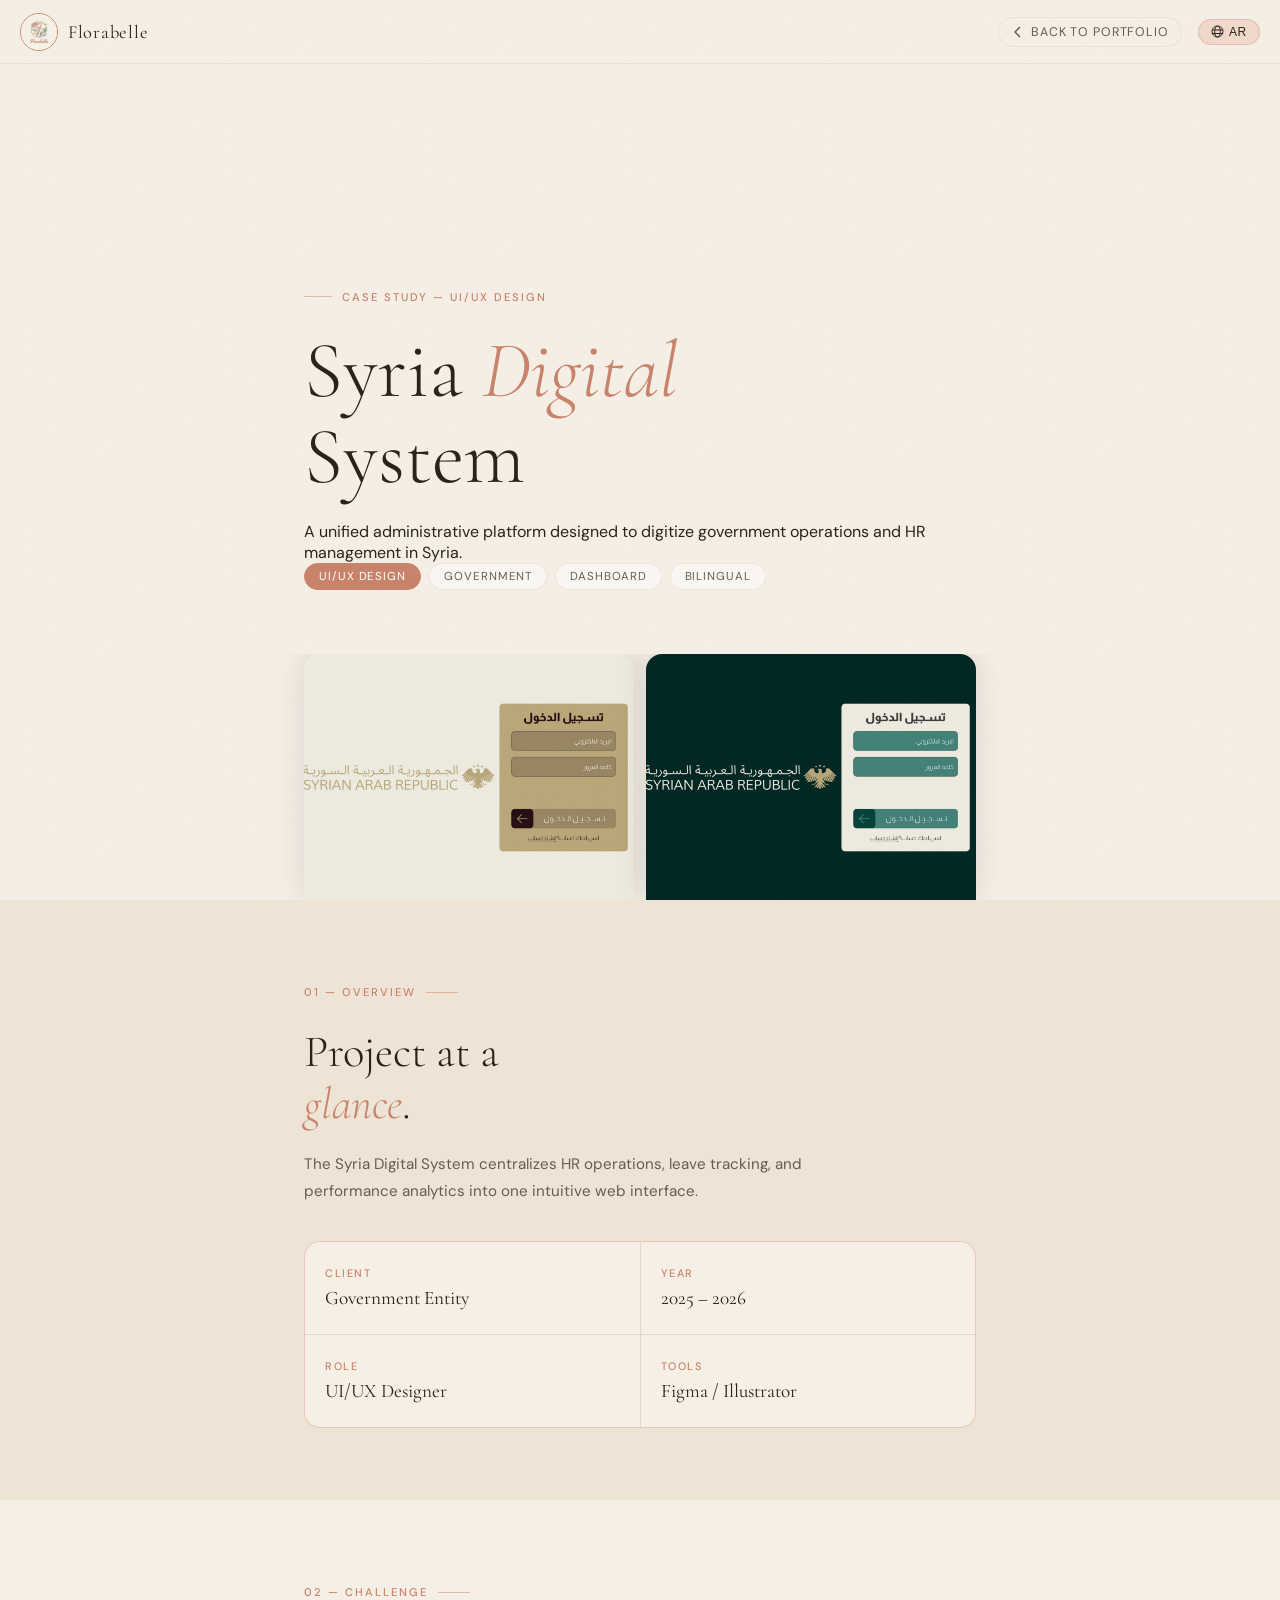
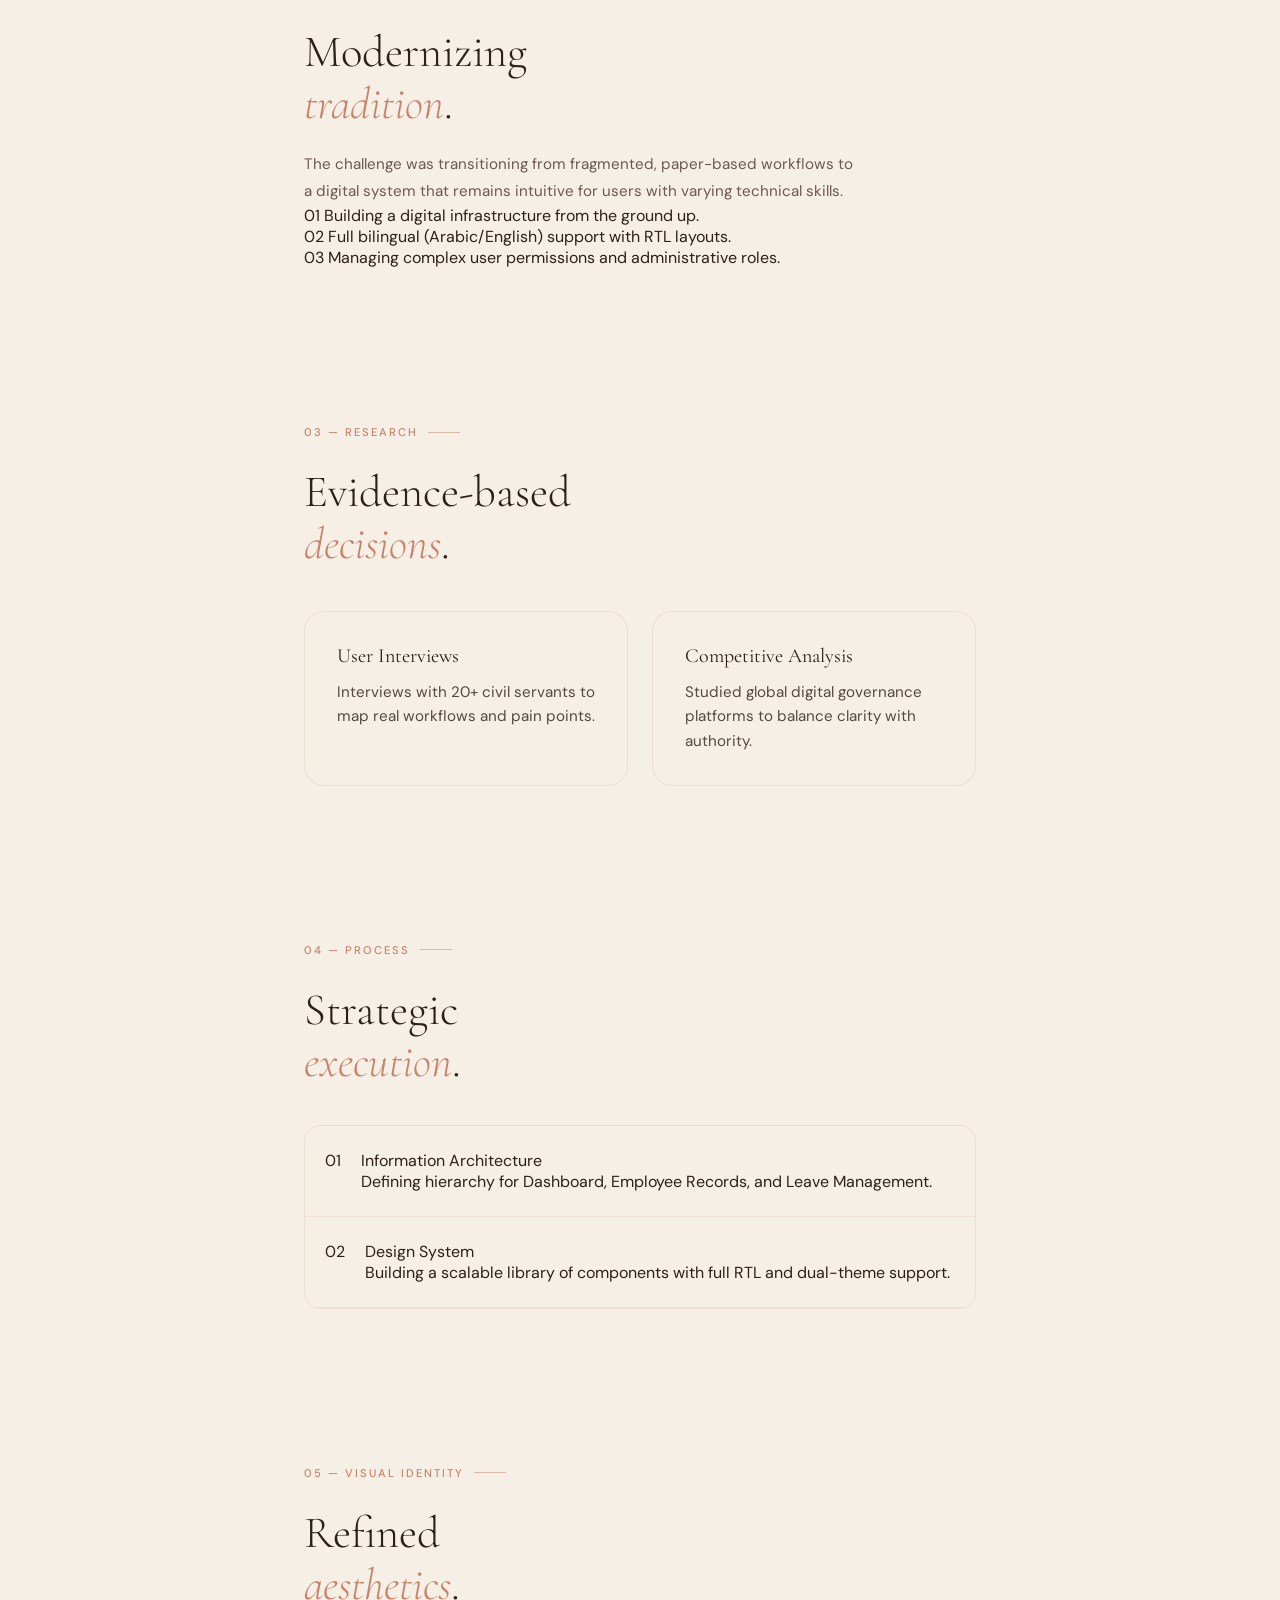
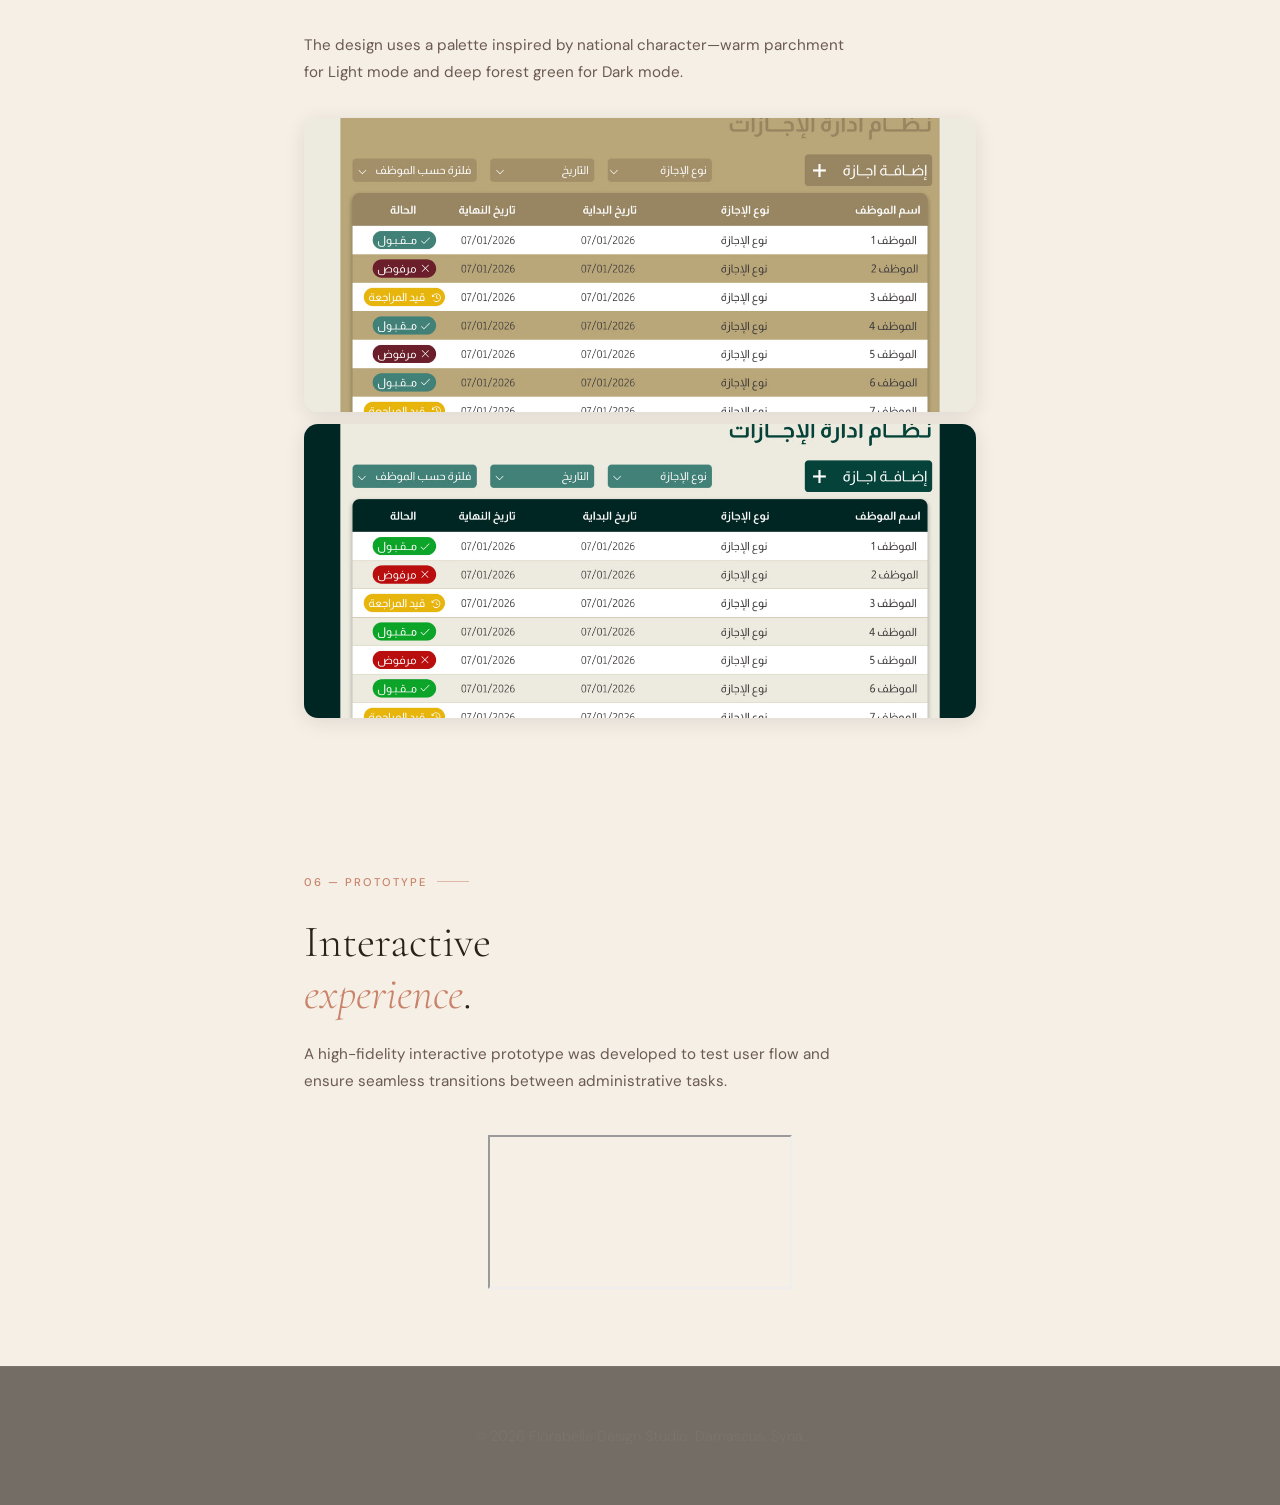
==== commit 732db088: "update" ====
--- a/case-study-syria.html
+++ b/case-study-syria.html
@@ -20,7 +20,7 @@
     <!-- ─── NAV ─────────────────────────────────────────────────── -->
     <nav id="main-nav">
       <a class="nav-logo" href="index.html">
-        <img src="logo.jpg" alt="Florabelle" />
+        <img src="website/logo.jpg" alt="Florabelle" />
         <span class="nav-logo-name" data-en="Florabelle" data-ar="فلورابيل"
           >Florabelle</span
         >
@@ -83,7 +83,6 @@
     <section id="hero">
       <div class="hero-blob"></div>
       <div class="hero-blob-2"></div>
-
       <div style="width: 100%">
         <div class="hero-inner">
           <p
@@ -93,7 +92,6 @@
           >
             Case Study — UI/UX Design
           </p>
-
           <h1 class="hero-title">
             <span
               data-en="Syria <em>Digital</em><br>System"
@@ -101,17 +99,14 @@
               >Syria <em>Digital</em><br />System</span
             >
           </h1>
-
           <p
             class="hero-subtitle"
-            data-en="A comprehensive administrative dashboard and digital services platform designed to modernise government operations across the Syrian Arab Republic."
-            data-ar="لوحة تحكم إدارية شاملة ومنصة خدمات رقمية مصممة لتحديث العمليات الحكومية في الجمهورية العربية السورية."
-          >
-            A comprehensive administrative dashboard and digital services
-            platform designed to modernise government operations across the
-            Syrian Arab Republic.
+            data-en="A unified administrative platform designed to digitize government operations and HR management in Syria."
+            data-ar="منصة إدارية موحدة مصممة لرقمنة العمليات الحكومية وإدارة الموارد البشرية في سوريا."
+          >
+            A unified administrative platform designed to digitize government
+            operations and HR management in Syria.
           </p>
-
           <div class="hero-tags">
             <span
               class="hero-tag accent"
@@ -128,17 +123,13 @@
             <span class="hero-tag" data-en="Bilingual" data-ar="ثنائي اللغة"
               >Bilingual</span
             >
-            <span class="hero-tag" data-en="2025–2026" data-ar="2025–2026"
-              >2025–2026</span
-            >
-          </div>
-        </div>
-
-        <!-- Hero mockup strip: light + dark side by side -->
-        <div class="hero-mockup">
+          </div>
+        </div>
+<div class="hero-mockup">
           <div class="mockup-duo">
-            <div class="mockup-frame">
-              <img src="website/signin_light.jpg" alt="Light mode dashboard" />
+            <!-- إطار الوضع الفاتح -->
+            <div class="mockup-frame" onclick="openModal(this)" style="cursor: zoom-in;">
+              <img src="website/signin_light.jpg" alt="Light mode" />
               <span
                 class="mockup-label light"
                 data-en="Light Mode"
@@ -146,8 +137,9 @@
                 >Light Mode</span
               >
             </div>
-            <div class="mockup-frame">
-              <img src="website/signin_dark.jpg" alt="Dark mode dashboard" />
+            <!-- إطار الوضع الداكن -->
+            <div class="mockup-frame" onclick="openModal(this)" style="cursor: zoom-in;">
+              <img src="website/signin_dark.jpg" alt="Dark mode" />
               <span
                 class="mockup-label dark"
                 data-en="Dark Mode"
@@ -181,14 +173,12 @@
         </h2>
         <p
           class="section-body reveal reveal-d2"
-          data-en="The Syria Digital System is a unified digital platform developed to centralise HR operations, employee management, leave tracking, and performance analytics for government entities."
-          data-ar="النظام الرقمي السوري هو منصة رقمية موحدة تهدف إلى مركزة عمليات الموارد البشرية وإدارة الموظفين وتتبع الإجازات وتحليلات الأداء للجهات الحكومية."
-        >
-          The Syria Digital System is a unified digital platform developed to
-          centralise HR operations, employee management, leave tracking, and
-          performance analytics for government entities.
+          data-en="The Syria Digital System centralizes HR operations, leave tracking, and performance analytics into one intuitive web interface."
+          data-ar="يعمل النظام الرقمي السوري على مركزة عمليات الموارد البشرية، تتبع الإجازات، وتحليلات الأداء في واجهة ويب واحدة سهلة الاستخدام."
+        >
+          The Syria Digital System centralizes HR operations, leave tracking,
+          and performance analytics into one intuitive web interface.
         </p>
-
         <div class="overview-grid reveal reveal-d3">
           <div class="overview-cell">
             <span class="overview-cell-label" data-en="Client" data-ar="العميل"
@@ -196,9 +186,9 @@
             >
             <span
               class="overview-cell-value"
-              data-en="Syrian Arab Republic"
-              data-ar="الجمهورية العربية السورية"
-              >Syrian Arab Republic</span
+              data-en="Government Entity"
+              data-ar="جهة حكومية"
+              >Government Entity</span
             >
           </div>
           <div class="overview-cell">
@@ -208,43 +198,21 @@
             <span class="overview-cell-value">2025 – 2026</span>
           </div>
           <div class="overview-cell">
-            <span class="overview-cell-label" data-en="My Role" data-ar="دوري"
-              >My Role</span
+            <span class="overview-cell-label" data-en="Role" data-ar="الدور"
+              >Role</span
             >
             <span
               class="overview-cell-value"
               data-en="UI/UX Designer"
-              data-ar="مصممة واجهات وتجربة مستخدم"
+              data-ar="مصممة واجهات"
               >UI/UX Designer</span
-            >
-          </div>
-          <div class="overview-cell">
-            <span class="overview-cell-label" data-en="Duration" data-ar="المدة"
-              >Duration</span
-            >
-            <span class="overview-cell-value" data-en="2 Months" data-ar="شهران"
-              >2 Months</span
-            >
-          </div>
-          <div class="overview-cell">
-            <span
-              class="overview-cell-label"
-              data-en="Platform"
-              data-ar="المنصة"
-              >Platform</span
-            >
-            <span
-              class="overview-cell-value"
-              data-en="Web Application"
-              data-ar="تطبيق ويب"
-              >Web Application</span
             >
           </div>
           <div class="overview-cell">
             <span class="overview-cell-label" data-en="Tools" data-ar="الأدوات"
               >Tools</span
             >
-            <span class="overview-cell-value">Figma</span>
+            <span class="overview-cell-value">Figma / Illustrator</span>
           </div>
         </div>
       </div>
@@ -264,67 +232,43 @@
         </div>
         <h2 class="section-h2 reveal reveal-d1">
           <span
-            data-en="A system built for<br><em>real people</em>."
-            data-ar="نظام مبني<br>لأناس <em>حقيقيين</em>."
-            >A system built for<br /><em>real people</em>.</span
+            data-en="Modernizing<br><em>tradition</em>."
+            data-ar="تحديث<br><em>التقاليد</em>."
+            >Modernizing<br /><em>tradition</em>.</span
           >
         </h2>
         <p
           class="section-body reveal reveal-d2"
-          data-en="Government systems in Syria were largely paper-based or fragmented across incompatible software. The challenge was to design an interface that felt intuitive for civil servants with varying levels of digital literacy, while meeting formal institutional standards."
-          data-ar="كانت الأنظمة الحكومية في سوريا تعتمد إلى حد بعيد على الورق أو مجزأة عبر برامج غير متوافقة. كان التحدي تصميم واجهة تبدو سهلة الفهم للموظفين المدنيين بمستويات متفاوتة من الإلمام الرقمي، مع الاستيفاء بالمعايير المؤسسية الرسمية."
-        >
-          Government systems in Syria were largely paper-based or fragmented
-          across incompatible software. The challenge was to design an interface
-          that felt intuitive for civil servants with varying levels of digital
-          literacy, while meeting formal institutional standards.
+          data-en="The challenge was transitioning from fragmented, paper-based workflows to a digital system that remains intuitive for users with varying technical skills."
+          data-ar="تمثل التحدي في الانتقال من سير العمل الورقي المجزأ إلى نظام رقمي يظل سهلاً للموظفين بمختلف مستوياتهم التقنية."
+        >
+          The challenge was transitioning from fragmented, paper-based workflows
+          to a digital system that remains intuitive for users with varying
+          technical skills.
         </p>
-
-        <blockquote class="challenge-quote reveal reveal-d3">
-          <p
-            data-en="How do you make a government system feel trustworthy, clear, and human — without sacrificing institutional authority?"
-            data-ar="كيف تجعل النظام الحكومي يبدو موثوقاً وواضحاً وإنسانياً — دون التضحية بالسلطة المؤسسية؟"
-          >
-            How do you make a government system feel trustworthy, clear, and
-            human — without sacrificing institutional authority?
-          </p>
-        </blockquote>
-
         <div class="challenge-points reveal reveal-d4">
           <div class="challenge-point">
             <span class="cp-num">01</span>
             <span
-              data-en="No existing digital infrastructure to build upon — starting from a blank canvas."
-              data-ar="لا توجد بنية تحتية رقمية موجودة للبناء عليها — البدء من صفحة بيضاء."
-              >No existing digital infrastructure to build upon — starting from
-              a blank canvas.</span
+              data-en="Building a digital infrastructure from the ground up."
+              data-ar="بناء بنية تحتية رقمية من الصفر."
+              >Building a digital infrastructure from the ground up.</span
             >
           </div>
           <div class="challenge-point">
             <span class="cp-num">02</span>
             <span
-              data-en="Full bilingual (Arabic/English) support with proper RTL layout throughout all modules."
-              data-ar="دعم كامل ثنائي اللغة (عربي/إنجليزي) مع تخطيط RTL صحيح في جميع الوحدات."
-              >Full bilingual (Arabic/English) support with proper RTL layout
-              throughout all modules.</span
+              data-en="Full bilingual (Arabic/English) support with RTL layouts."
+              data-ar="دعم كامل لثنائية اللغة مع تخطيطات RTL."
+              >Full bilingual (Arabic/English) support with RTL layouts.</span
             >
           </div>
           <div class="challenge-point">
             <span class="cp-num">03</span>
             <span
-              data-en="Multiple user roles with complex permissions: admins, department heads, employees."
-              data-ar="أدوار متعددة للمستخدمين مع صلاحيات معقدة: المديرون ورؤساء الأقسام والموظفون."
-              >Multiple user roles with complex permissions: admins, department
-              heads, employees.</span
-            >
-          </div>
-          <div class="challenge-point">
-            <span class="cp-num">04</span>
-            <span
-              data-en="Delivering both a Light and Dark theme without compromising usability or institutional identity."
-              data-ar="تقديم وضعَي الفاتح والداكن دون المساس بسهولة الاستخدام أو الهوية المؤسسية."
-              >Delivering both a Light and Dark theme without compromising
-              usability or institutional identity.</span
+              data-en="Managing complex user permissions and administrative roles."
+              data-ar="إدارة الصلاحيات المعقدة والأدوار الإدارية."
+              >Managing complex user permissions and administrative roles.</span
             >
           </div>
         </div>
@@ -339,50 +283,19 @@
         <div
           class="section-label reveal"
           data-en="03 — Research"
-          data-ar="03 — البحث والاستكشاف"
+          data-ar="03 — البحث"
         >
           03 — Research
         </div>
         <h2 class="section-h2 reveal reveal-d1">
           <span
-            data-en="Listening before<br><em>designing</em>."
-            data-ar="الاستماع قبل<br><em>التصميم</em>."
-            >Listening before<br /><em>designing</em>.</span
+            data-en="Evidence-based<br><em>decisions</em>."
+            data-ar="قرارات مبنية<br>على <em>الأدلة</em>."
+            >Evidence-based<br /><em>decisions</em>.</span
           >
         </h2>
-        <p
-          class="section-body reveal reveal-d2"
-          data-en="Research focused on understanding the daily workflows of government employees, identifying pain points in existing paper-based processes, and studying comparable digital governance platforms globally."
-          data-ar="ركّز البحث على فهم سير عمل الموظفين الحكوميين اليومي، وتحديد نقاط الألم في العمليات الورقية القائمة، ودراسة منصات الحوكمة الرقمية المماثلة على مستوى العالم."
-        >
-          Research focused on understanding the daily workflows of government
-          employees, identifying pain points in existing paper-based processes,
-          and studying comparable digital governance platforms globally.
-        </p>
-
         <div class="research-pillars reveal reveal-d3">
           <div class="research-pillar">
-            <div class="pillar-icon">
-              <svg
-                viewBox="0 0 18 18"
-                fill="none"
-                xmlns="http://www.w3.org/2000/svg"
-              >
-                <circle
-                  cx="9"
-                  cy="6"
-                  r="3"
-                  stroke="#c9836a"
-                  stroke-width="1.4"
-                />
-                <path
-                  d="M3 16c0-3.31 2.69-6 6-6s6 2.69 6 6"
-                  stroke="#c9836a"
-                  stroke-width="1.4"
-                  stroke-linecap="round"
-                />
-              </svg>
-            </div>
             <p
               class="pillar-title"
               data-en="User Interviews"
@@ -392,44 +305,14 @@
             </p>
             <p
               class="pillar-body"
-              data-en="Conducted interviews with 20+ civil servants across multiple departments to map real workflows and frustrations."
-              data-ar="أجريت مقابلات مع أكثر من 20 موظفاً مدنياً في أقسام متعددة لرسم مسارات العمل الحقيقية ومعرفة نقاط الإحباط."
-            >
-              Conducted interviews with 20+ civil servants across multiple
-              departments to map real workflows and frustrations.
+              data-en="Interviews with 20+ civil servants to map real workflows and pain points."
+              data-ar="مقابلات مع أكثر من 20 موظفاً لتحديد مسارات العمل الفعلية ونقاط الألم."
+            >
+              Interviews with 20+ civil servants to map real workflows and pain
+              points.
             </p>
           </div>
-
           <div class="research-pillar">
-            <div class="pillar-icon">
-              <svg
-                viewBox="0 0 18 18"
-                fill="none"
-                xmlns="http://www.w3.org/2000/svg"
-              >
-                <rect
-                  x="2"
-                  y="2"
-                  width="14"
-                  height="14"
-                  rx="2"
-                  stroke="#c9836a"
-                  stroke-width="1.4"
-                />
-                <path
-                  d="M6 9h6M6 12h4"
-                  stroke="#c9836a"
-                  stroke-width="1.4"
-                  stroke-linecap="round"
-                />
-                <path
-                  d="M6 6h2"
-                  stroke="#c9836a"
-                  stroke-width="1.4"
-                  stroke-linecap="round"
-                />
-              </svg>
-            </div>
             <p
               class="pillar-title"
               data-en="Competitive Analysis"
@@ -439,84 +322,11 @@
             </p>
             <p
               class="pillar-body"
-              data-en="Analysed 6 government platforms from the MENA region and Europe, extracting UX patterns that balance authority with clarity."
-              data-ar="تحليل 6 منصات حكومية من منطقة الشرق الأوسط وشمال أفريقيا وأوروبا، واستخراج أنماط UX التي توازن السلطة مع الوضوح."
-            >
-              Analysed 6 government platforms from the MENA region and Europe,
-              extracting UX patterns that balance authority with clarity.
-            </p>
-          </div>
-
-          <div class="research-pillar">
-            <div class="pillar-icon">
-              <svg
-                viewBox="0 0 18 18"
-                fill="none"
-                xmlns="http://www.w3.org/2000/svg"
-              >
-                <path
-                  d="M9 2v4M9 12v4M2 9h4M12 9h4"
-                  stroke="#c9836a"
-                  stroke-width="1.4"
-                  stroke-linecap="round"
-                />
-                <circle
-                  cx="9"
-                  cy="9"
-                  r="3"
-                  stroke="#c9836a"
-                  stroke-width="1.4"
-                />
-              </svg>
-            </div>
-            <p
-              class="pillar-title"
-              data-en="Accessibility Audit"
-              data-ar="تدقيق إمكانية الوصول"
-            >
-              Accessibility Audit
-            </p>
-            <p
-              class="pillar-body"
-              data-en="Ensured WCAG AA compliance for both themes. Arabic readability and RTL input fields were tested rigorously."
-              data-ar="تم ضمان الامتثال لمعايير WCAG AA لكلا الوضعين. تم اختبار قابلية القراءة بالعربية وحقول الإدخال RTL بصرامة."
-            >
-              Ensured WCAG AA compliance for both themes. Arabic readability and
-              RTL input fields were tested rigorously.
-            </p>
-          </div>
-
-          <div class="research-pillar">
-            <div class="pillar-icon">
-              <svg
-                viewBox="0 0 18 18"
-                fill="none"
-                xmlns="http://www.w3.org/2000/svg"
-              >
-                <path
-                  d="M3 14L7.5 9l3 3L14 7"
-                  stroke="#c9836a"
-                  stroke-width="1.4"
-                  stroke-linecap="round"
-                  stroke-linejoin="round"
-                />
-                <circle cx="14" cy="5" r="1.5" fill="#c9836a" />
-              </svg>
-            </div>
-            <p
-              class="pillar-title"
-              data-en="Data Mapping"
-              data-ar="رسم خرائط البيانات"
-            >
-              Data Mapping
-            </p>
-            <p
-              class="pillar-body"
-              data-en="Mapped HR data flows, leave approval chains, and reporting structures to inform information architecture decisions."
-              data-ar="رسم مسارات بيانات الموارد البشرية وسلاسل الموافقة على الإجازات وهياكل التقارير لإعلام قرارات هيكلة المعلومات."
-            >
-              Mapped HR data flows, leave approval chains, and reporting
-              structures to inform information architecture decisions.
+              data-en="Studied global digital governance platforms to balance clarity with authority."
+              data-ar="دراسة منصات الحوكمة الرقمية العالمية للموازنة بين الوضوح والهيبة المؤسسية."
+            >
+              Studied global digital governance platforms to balance clarity
+              with authority.
             </p>
           </div>
         </div>
@@ -530,27 +340,18 @@
       <div class="section-wrap">
         <div
           class="section-label reveal"
-          data-en="04 — Design Process"
-          data-ar="04 — عملية التصميم"
-        >
-          04 — Design Process
+          data-en="04 — Process"
+          data-ar="04 — العملية"
+        >
+          04 — Process
         </div>
         <h2 class="section-h2 reveal reveal-d1">
           <span
-            data-en="From idea to<br><em>interface</em>."
-            data-ar="من الفكرة<br>إلى <em>الواجهة</em>."
-            >From idea to<br /><em>interface</em>.</span
+            data-en="Strategic<br><em>execution</em>."
+            data-ar="تنفيذ<br><em>استراتيجي</em>."
+            >Strategic<br /><em>execution</em>.</span
           >
         </h2>
-        <p
-          class="section-body reveal reveal-d2"
-          data-en="A structured four-phase design process ensured every decision was grounded in user insight and institutional requirements."
-          data-ar="ضمنت عملية تصميم منظمة من أربع مراحل أن كل قرار مبني على فهم المستخدم والمتطلبات المؤسسية."
-        >
-          A structured four-phase design process ensured every decision was
-          grounded in user insight and institutional requirements.
-        </p>
-
         <div class="process-steps reveal reveal-d3">
           <div class="process-step">
             <span class="ps-num">01</span>
@@ -564,12 +365,11 @@
               </p>
               <p
                 class="ps-body"
-                data-en="Defined the navigation structure, user roles, and data hierarchy across all modules: Dashboard, Employees, Jobs, Levels, Leave Management, and Reports."
-                data-ar="تحديد هيكل التنقل وأدوار المستخدمين وتسلسل البيانات عبر جميع الوحدات: لوحة التحكم والموظفون والوظائف والمستويات وإدارة الإجازات والتقارير."
+                data-en="Defining hierarchy for Dashboard, Employee Records, and Leave Management."
+                data-ar="تحديد الهيكل الهرمي للوحة التحكم وسجلات الموظفين وإدارة الإجازات."
               >
-                Defined the navigation structure, user roles, and data hierarchy
-                across all modules: Dashboard, Employees, Jobs, Levels, Leave
-                Management, and Reports.
+                Defining hierarchy for Dashboard, Employee Records, and Leave
+                Management.
               </p>
             </div>
           </div>
@@ -578,299 +378,119 @@
             <div class="ps-content">
               <p
                 class="ps-title"
-                data-en="Low-Fidelity Wireframes"
-                data-ar="النماذج الأولية منخفضة الدقة"
+                data-en="Design System"
+                data-ar="نظام التصميم"
               >
-                Low-Fidelity Wireframes
+                Design System
               </p>
               <p
                 class="ps-body"
-                data-en="Rapid wireframing of 30+ screens to validate layout concepts and information hierarchy before investing in visual design."
-                data-ar="رسم أولي سريع لأكثر من 30 شاشة للتحقق من مفاهيم التخطيط والتسلسل الهرمي للمعلومات قبل الاستثمار في التصميم البصري."
+                data-en="Building a scalable library of components with full RTL and dual-theme support."
+                data-ar="بناء مكتبة مكونات قابلة للتوسع مع دعم كامل للغة العربية والوضع الداكن."
               >
-                Rapid wireframing of 30+ screens to validate layout concepts and
-                information hierarchy before investing in visual design.
+                Building a scalable library of components with full RTL and
+                dual-theme support.
               </p>
             </div>
           </div>
-          <div class="process-step">
-            <span class="ps-num">03</span>
-            <div class="ps-content">
-              <p
-                class="ps-title"
-                data-en="Design System Creation"
-                data-ar="إنشاء نظام التصميم"
-              >
-                Design System Creation
-              </p>
-              <p
-                class="ps-body"
-                data-en="Built a comprehensive design system in Figma with dual-theme tokens: gold/parchment palette for Light, deep forest/ivory for Dark — with full RTL component variants."
-                data-ar="بناء نظام تصميم شامل في Figma مع رموز ذات وضعين: لوحة ذهبي/رق للوضع الفاتح، وغابة عميقة/عاج للوضع الداكن — مع متغيرات مكونات RTL كاملة."
-              >
-                Built a comprehensive design system in Figma with dual-theme
-                tokens: gold/parchment palette for Light, deep forest/ivory for
-                Dark — with full RTL component variants.
-              </p>
-            </div>
-          </div>
-          <div class="process-step">
-            <span class="ps-num">04</span>
-            <div class="ps-content">
-              <p
-                class="ps-title"
-                data-en="High-Fidelity UI &amp; Prototype"
-                data-ar="الواجهة عالية الدقة والنموذج الأولي"
-              >
-                High-Fidelity UI &amp; Prototype
-              </p>
-              <p
-                class="ps-body"
-                data-en="Delivered 40+ high-fidelity screens with a fully linked Figma prototype for stakeholder review and developer handoff."
-                data-ar="تسليم أكثر من 40 شاشة عالية الدقة مع نموذج أولي مرتبط بالكامل في Figma لمراجعة أصحاب المصلحة وتسليم المطورين."
-              >
-                Delivered 40+ high-fidelity screens with a fully linked Figma
-                prototype for stakeholder review and developer handoff.
-              </p>
-            </div>
-          </div>
         </div>
       </div>
     </section>
 
     <div class="divider-line"></div>
 
-    <!-- ─── 05 FINAL DESIGN – LIGHT ───────────────────────────────── -->
+    <!-- ─── 05 FINAL DESIGN ───────────────────────────────────────── -->
     <section class="gallery-section-light">
       <div class="section-wrap">
         <div
           class="section-label reveal"
-          data-en="05 — Final Design"
-          data-ar="05 — التصميم النهائي"
-        >
-          05 — Final Design
+          data-en="05 — Visual Identity"
+          data-ar="05 — الهوية البصرية"
+        >
+          05 — Visual Identity
         </div>
         <h2 class="section-h2 reveal reveal-d1">
           <span
-            data-en="Light Mode —<br><em>warm authority</em>."
-            data-ar="الوضع الفاتح —<br><em>سلطة دافئة</em>."
-            >Light Mode —<br /><em>warm authority</em>.</span
+            data-en="Refined<br><em>aesthetics</em>."
+            data-ar="جماليات<br><em>رفيعة</em>."
+            >Refined<br /><em>aesthetics</em>.</span
           >
         </h2>
         <p
           class="section-body reveal reveal-d2"
-          data-en="The Light theme draws from warm parchment and aged gold — evoking institutional gravitas while remaining approachable and clear for everyday use."
-          data-ar="يستوحي المظهر الفاتح من الرق الدافئ والذهب القديم — مما يثير مهابة مؤسسية مع الحفاظ على سهولة الاستخدام في العمل اليومي."
-        >
-          The Light theme draws from warm parchment and aged gold — evoking
-          institutional gravitas while remaining approachable and clear for
-          everyday use.
+          data-en="The design uses a palette inspired by national character—warm parchment for Light mode and deep forest green for Dark mode."
+          data-ar="يستخدم التصميم لوحة ألوان مستوحاة من الطابع الوطني—الرق الدافئ للوضع الفاتح والأخضر الغابي العميق للوضع الداكن."
+        >
+          The design uses a palette inspired by national character—warm
+          parchment for Light mode and deep forest green for Dark mode.
         </p>
 
-        <!-- Theme comparison strip -->
-        <div class="theme-toggle-strip reveal reveal-d3">
-          <div class="theme-panel light-panel">
-            <span
-              class="theme-panel-label"
-              data-en="Light Palette"
-              data-ar="لوحة الألوان الفاتحة"
-              >Light Palette</span
-            >
-            <div class="theme-swatch-row">
-              <span
-                class="swatch"
-                style="
-                  background: #edeae3;
-                  border: 1px solid rgba(0, 0, 0, 0.1);
-                "
-              ></span>
-              <span class="swatch" style="background: #b8975a"></span>
-              <span class="swatch" style="background: #3a2c1e"></span>
-              <span class="swatch" style="background: #6b2c2c"></span>
-              <span class="swatch" style="background: #5c9e8b"></span>
-            </div>
-            <p
-              class="theme-panel-desc"
-              data-en="Parchment base, gold accents, deep ink — warm and institutional."
-              data-ar="قاعدة رق، لهجات ذهبية، حبر عميق — دافئ ومؤسسي."
-            >
-              Parchment base, gold accents, deep ink — warm and institutional.
-            </p>
-          </div>
-          <div class="theme-panel dark-panel">
-            <span
-              class="theme-panel-label"
-              data-en="Dark Palette"
-              data-ar="لوحة الألوان الداكنة"
-              >Dark Palette</span
-            >
-            <div class="theme-swatch-row">
-              <span class="swatch" style="background: #0d2419"></span>
-              <span class="swatch" style="background: #b8975a"></span>
-              <span class="swatch" style="background: #edeae3"></span>
-              <span class="swatch" style="background: #5c9e8b"></span>
-              <span class="swatch" style="background: #722c2c"></span>
-            </div>
-            <p
-              class="theme-panel-desc"
-              data-en="Deep forest base, ivory text, gold highlights — refined and contemporary."
-              data-ar="قاعدة خضراء داكنة، نص عاجي، أبرز ذهبية — مصقول ومعاصر."
-            >
-              Deep forest base, ivory text, gold highlights — refined and
-              contemporary.
-            </p>
-          </div>
-        </div>
-
-        <div class="gallery-grid reveal reveal-d4" style="margin-top: 24px">
-          <div class="gallery-item wide">
-            <img
-              src="website/dashboard-light.jpg"
-              alt="Light mode — Main dashboard"
-            />
+        <div class="gallery-grid reveal reveal-d4">
+          <!-- الصورة الأولى -->
+          <div
+            class="gallery-item wide full-size-img"
+            onclick="openModal(this)"
+            style="cursor: zoom-in"
+          >
+            <img src="website/dashboard-light.jpg" alt="Dashboard Light" />
             <span
               class="gallery-caption"
-              data-en="Main Dashboard"
-              data-ar="لوحة التحكم الرئيسية"
-              >Main Dashboard</span
-            >
-          </div>
-          <div class="gallery-item">
-            <img src="website/signup_light.jpg" alt="Light mode — Register" />
+              data-en="Main Dashboard — Light"
+              data-ar="لوحة التحكم الرئيسية — فاتح"
+            >
+              Main Dashboard — Light
+            </span>
+          </div>
+
+          <!-- الصورة الثانية -->
+          <div
+            class="gallery-item wide full-size-img"
+            onclick="openModal(this)"
+            style="cursor: zoom-in"
+          >
+            <img src="website/dashboard_dark.jpg" alt="Dashboard Dark" />
             <span
               class="gallery-caption"
-              data-en="Account Registration"
-              data-ar="إنشاء الحساب"
-              >Account Registration</span
-            >
-          </div>
-          <div class="gallery-item">
-            <img
-              src="website/dashboard-light.jpg"
-              alt="Light mode — Leave management"
-            />
-            <span
-              class="gallery-caption"
-              data-en="Leave Management"
-              data-ar="إدارة الإجازات"
-              >Leave Management</span
-            >
-          </div>
-          <div class="gallery-item wide">
-            <img src="website/levels_light.jpg" alt="Light mode — Analytics" />
-            <span
-              class="gallery-caption"
-              data-en="Analytics & Reports"
-              data-ar="التحليلات والتقارير"
-              >Analytics &amp; Reports</span
-            >
-          </div>
-        </div>
-      </div>
-    </section>
-
-    <div class="divider-line"></div>
-
-    <!-- ─── 06 FINAL DESIGN – DARK ────────────────────────────────── -->
-    <section class="gallery-section-dark">
+              data-en="Main Dashboard — Dark"
+              data-ar="لوحة التحكم الرئيسية — داكن"
+            >
+              Main Dashboard — Dark
+            </span>
+          </div>
+        </div>
+      </div>
+    </section>
+
+    <!-- ─── 06 PROTOTYPE ─────────────────────────────────────────── -->
+    <section class="prototype-section">
       <div class="section-wrap">
         <div
           class="section-label reveal"
-          data-en="06 — Dark Mode"
-          data-ar="06 — الوضع الداكن"
-        >
-          06 — Dark Mode
+          data-en="06 — Prototype"
+          data-ar="06 — النموذج التفاعلي"
+        >
+          06 — Prototype
         </div>
         <h2 class="section-h2 reveal reveal-d1">
           <span
-            data-en="Dark Mode —<br><em>deep presence</em>."
-            data-ar="الوضع الداكن —<br><em>حضور عميق</em>."
-            >Dark Mode —<br /><em>deep presence</em>.</span
+            data-en="Interactive<br><em>experience</em>."
+            data-ar="تجربة<br><em>تفاعلية</em>."
+            >Interactive<br /><em>experience</em>.</span
           >
         </h2>
         <p
           class="section-body reveal reveal-d2"
-          data-en="The Dark theme uses a deep forest green as its foundation — a considered choice that references the Syrian flag's iconic green, lending the interface authentic national character."
-          data-ar="يستخدم المظهر الداكن الأخضر الغابي العميق كأساس له — وهو اختيار مدروس يستحضر اللون الأخضر الأيقوني في العلم السوري، مما يمنح الواجهة طابعاً وطنياً أصيلاً."
-        >
-          The Dark theme uses a deep forest green as its foundation — a
-          considered choice that references the Syrian flag's iconic green,
-          lending the interface authentic national character.
+          data-en="A high-fidelity interactive prototype was developed to test user flow and ensure seamless transitions between administrative tasks."
+          data-ar="تم تطوير نموذج تفاعلي عالي الدقة لاختبار تدفق المستخدم وضمان الانتقال السلس بين المهام الإدارية."
+        >
+          A high-fidelity interactive prototype was developed to test user flow
+          and ensure seamless transitions between administrative tasks.
         </p>
 
-        <div class="gallery-grid reveal reveal-d3">
-          <div class="gallery-item wide">
-            <img
-              src="website/dashboard_dark.jpg"
-              alt="Dark mode — Main dashboard"
-            />
-            <span
-              class="gallery-caption"
-              data-en="Main Dashboard — Dark"
-              data-ar="لوحة التحكم الرئيسية — داكن"
-              >Main Dashboard — Dark</span
-            >
-          </div>
-          <div class="gallery-item">
-            <img src="website/levels_dark.jpg" alt="Dark mode — Analytics" />
-            <span
-              class="gallery-caption"
-              data-en="Analytics — Dark"
-              data-ar="التحليلات — داكن"
-              >Analytics — Dark</span
-            >
-          </div>
-          <div class="gallery-item">
-            <img src="website/dashboard_dark.jpg" alt="Dark mode — Leave" />
-            <span
-              class="gallery-caption"
-              data-en="Leave Management — Dark"
-              data-ar="إدارة الإجازات — داكن"
-              >Leave Management — Dark</span
-            >
-          </div>
-          <div class="gallery-item wide">
-            <img src="website/signup_dark.jpg" alt="Dark mode — Register" />
-            <span
-              class="gallery-caption"
-              data-en="Account Registration — Dark"
-              data-ar="إنشاء الحساب — داكن"
-              >Account Registration — Dark</span
-            >
-          </div>
-        </div>
-      </div>
-    </section>
-
-    <div class="divider-line"></div>
-
-    <!-- ─── 07 PROTOTYPE ──────────────────────────────────────────── -->
-    <section class="prototype-section">
-      <div class="section-wrap">
-        <div
-          class="section-label reveal"
-          data-en="07 — Prototype"
-          data-ar="07 — النموذج الأولي"
-        >
-          07 — Prototype
-        </div>
-        <h2 class="section-h2 reveal reveal-d1">
-          <span
-            data-en="See it in<br><em>motion</em>."
-            data-ar="شاهده<br>في <em>الحركة</em>."
-            >See it in<br /><em>motion</em>.</span
-          >
-        </h2>
-        <p
-          class="section-body reveal reveal-d2"
-          data-en="The fully interactive Figma prototype showcases user flows across all key modules — from login and registration through to leave requests and analytics dashboards."
-          data-ar="يعرض النموذج الأولي التفاعلي الكامل في Figma مسارات المستخدم عبر جميع الوحدات الرئيسية — من تسجيل الدخول والتسجيل إلى طلبات الإجازة ولوحات التحليلات."
-        >
-          The fully interactive Figma prototype showcases user flows across all
-          key modules — from login and registration through to leave requests
-          and analytics dashboards.
-        </p>
-        <div class="prototype-frame-wrap reveal reveal-d3">
+        <div
+          class="prototype-container reveal reveal-d4"
+          style="margin-top: 40px; text-align: center"
+        >
           <iframe
             src="https://embed.figma.com/proto/apuRKe3G7Wf8m4N5hcD2UJ/syria-project?node-id=121-104&scaling=scale-down-to-fit&content-scaling=fixed&page-id=0%3A1&starting-point-node-id=6%3A3&embed-host=share"
             allowfullscreen
@@ -879,261 +499,26 @@
       </div>
     </section>
 
-    <div class="divider-line"></div>
-
-    <!-- ─── 08 RESULTS ────────────────────────────────────────────── -->
-    <section class="results-section">
-      <div class="section-wrap">
-        <div
-          class="section-label reveal"
-          data-en="08 — Results"
-          data-ar="08 — النتائج والأثر"
-        >
-          08 — Results
-        </div>
-        <h2 class="section-h2 reveal reveal-d1">
-          <span
-            data-en="Design that<br><em>delivers</em>."
-            data-ar="تصميم<br><em>يُنجز</em>."
-            >Design that<br /><em>delivers</em>.</span
-          >
-        </h2>
-        <p
-          class="section-body reveal reveal-d2"
-          data-en="The delivered system received positive reception from government stakeholders, with usability testing demonstrating marked improvements over existing processes."
-          data-ar="حظي النظام المُسلَّم باستجابة إيجابية من أصحاب المصلحة الحكوميين، مع إظهار اختبارات قابلية الاستخدام تحسينات ملحوظة على العمليات القائمة."
-        >
-          The delivered system received positive reception from government
-          stakeholders, with usability testing demonstrating marked improvements
-          over existing processes.
-        </p>
-
-        <div class="results-metrics reveal reveal-d3">
-          <div class="metric-card">
-            <span class="metric-num">40+</span>
-            <p
-              class="metric-label"
-              data-en="Screens designed across both Light and Dark themes"
-              data-ar="شاشة مصممة عبر وضعي الفاتح والداكن"
-            >
-              Screens designed across both Light and Dark themes
-            </p>
-          </div>
-          <div class="metric-card">
-            <span class="metric-num">72</span>
-            <p
-              class="metric-label"
-              data-en="Employees represented in the prototype dataset"
-              data-ar="موظف ممثَّل في مجموعة بيانات النموذج الأولي"
-            >
-              Employees represented in the prototype dataset
-            </p>
-          </div>
-          <div class="metric-card">
-            <span class="metric-num">6</span>
-            <p
-              class="metric-label"
-              data-en="Core modules: Dashboard, HR, Jobs, Levels, Leave, Reports"
-              data-ar="وحدات أساسية: لوحة التحكم، الموارد البشرية، الوظائف، المستويات، الإجازات، التقارير"
-            >
-              Core modules delivered end-to-end
-            </p>
-          </div>
-          <div class="metric-card">
-            <span class="metric-num">2</span>
-            <p
-              class="metric-label"
-              data-en="Complete themes with full RTL/LTR support built in parallel"
-              data-ar="وضعان كاملان مع دعم RTL/LTR الكامل مبنيان بالتوازي"
-            >
-              Complete themes with full RTL/LTR support
-            </p>
-          </div>
-        </div>
-      </div>
-    </section>
-
-    <div class="divider-line"></div>
-
-    <!-- ─── 09 CONCLUSION ─────────────────────────────────────────── -->
-    <section class="conclusion-section">
-      <div class="section-wrap">
-        <div
-          class="section-label reveal"
-          data-en="09 — Lessons Learned"
-          data-ar="09 — الخلاصة والدروس"
-        >
-          09 — Lessons Learned
-        </div>
-        <h2 class="section-h2 reveal reveal-d1">
-          <span
-            data-en="What this project<br><em>taught me</em>."
-            data-ar="ما علّمني<br><em>هذا المشروع</em>."
-            >What this project<br /><em>taught me</em>.</span
-          >
-        </h2>
-        <p
-          class="section-body reveal reveal-d2"
-          data-en="Designing for government is designing for everyone. The constraints became the most generative force in the creative process."
-          data-ar="التصميم للحكومة هو تصميم للجميع. أصبحت القيود القوة الأكثر إنتاجاً في العملية الإبداعية."
-        >
-          Designing for government is designing for everyone. The constraints
-          became the most generative force in the creative process.
-        </p>
-
-        <div class="lessons reveal reveal-d3">
-          <div class="lesson">
-            <div class="lesson-icon">
-              <svg
-                viewBox="0 0 16 16"
-                fill="none"
-                xmlns="http://www.w3.org/2000/svg"
-              >
-                <path
-                  d="M8 2a6 6 0 100 12A6 6 0 008 2zm0 10V8m0-2v-.5"
-                  stroke="#b8975a"
-                  stroke-width="1.3"
-                  stroke-linecap="round"
-                />
-              </svg>
-            </div>
-            <div>
-              <p
-                class="lesson-title"
-                data-en="Constraints spark creativity"
-                data-ar="القيود تُشعل الإبداع"
-              >
-                Constraints spark creativity
-              </p>
-              <p
-                class="lesson-body"
-                data-en="Working within strict institutional identity requirements forced more inventive solutions than an open brief would have allowed."
-                data-ar="العمل ضمن متطلبات هوية مؤسسية صارمة أجبر على حلول أكثر إبداعاً مما كان يتيحه مشروع مفتوح."
-              >
-                Working within strict institutional identity requirements forced
-                more inventive solutions than an open brief would have allowed.
-              </p>
-            </div>
-          </div>
-          <div class="lesson">
-            <div class="lesson-icon">
-              <svg
-                viewBox="0 0 16 16"
-                fill="none"
-                xmlns="http://www.w3.org/2000/svg"
-              >
-                <path
-                  d="M3 8h10M8 3v10"
-                  stroke="#b8975a"
-                  stroke-width="1.3"
-                  stroke-linecap="round"
-                />
-              </svg>
-            </div>
-            <div>
-              <p
-                class="lesson-title"
-                data-en="RTL is not just a mirror flip"
-                data-ar="RTL ليس مجرد انعكاس للمرآة"
-              >
-                RTL is not just a mirror flip
-              </p>
-              <p
-                class="lesson-body"
-                data-en="Arabic layout requires rethinking reading weight, icon directionality, data tables, and chart labels — not simply reversing the LTR layout."
-                data-ar="التخطيط العربي يتطلب إعادة التفكير في وزن القراءة واتجاه الأيقونات وجداول البيانات وتسميات المخططات — وليس مجرد عكس تخطيط LTR."
-              >
-                Arabic layout requires rethinking reading weight, icon
-                directionality, data tables, and chart labels — not simply
-                reversing the LTR layout.
-              </p>
-            </div>
-          </div>
-          <div class="lesson">
-            <div class="lesson-icon">
-              <svg
-                viewBox="0 0 16 16"
-                fill="none"
-                xmlns="http://www.w3.org/2000/svg"
-              >
-                <circle
-                  cx="8"
-                  cy="8"
-                  r="5.5"
-                  stroke="#b8975a"
-                  stroke-width="1.3"
-                />
-                <path
-                  d="M6 8l1.5 1.5L10 6"
-                  stroke="#b8975a"
-                  stroke-width="1.3"
-                  stroke-linecap="round"
-                  stroke-linejoin="round"
-                />
-              </svg>
-            </div>
-            <div>
-              <p
-                class="lesson-title"
-                data-en="Theme systems need token discipline"
-                data-ar="أنظمة المظهر تحتاج انضباط الرموز"
-              >
-                Theme systems need token discipline
-              </p>
-              <p
-                class="lesson-body"
-                data-en="Building two coherent themes from the ground up demanded a rigorous token system — colour, spacing, radius, and typography all defined as variables before a single screen was designed."
-                data-ar="بناء وضعين متماسكين من الصفر تطلّب نظام رموز صارماً — اللون والمسافات والزوايا والطباعة كلها محددة كمتغيرات قبل تصميم أي شاشة."
-              >
-                Building two coherent themes from the ground up demanded a
-                rigorous token system — colour, spacing, radius, and typography
-                all defined as variables before a single screen was designed.
-              </p>
-            </div>
-          </div>
-        </div>
-
-        <div class="conclusion-cta reveal reveal-d4">
-          <p
-            class="cta-text"
-            data-en='"Good design is as invisible as it is indispensable."'
-            data-ar='"التصميم الجيد خفيّ بقدر ما هو لا غنى عنه."'
-          >
-            "Good design is as invisible as it is indispensable."
-          </p>
-          <a class="cta-btn" href="index.html#contact">
-            <span data-en="Work with me" data-ar="تعاوني معي"
-              >Work with me</span
-            >
-            <svg width="14" height="14" viewBox="0 0 14 14" fill="none">
-              <path
-                d="M2 7h10M7.5 2.5L12 7l-4.5 4.5"
-                stroke="currentColor"
-                stroke-width="1.4"
-                stroke-linecap="round"
-                stroke-linejoin="round"
-              />
-            </svg>
-          </a>
-        </div>
-      </div>
-    </section>
-
-    <!-- ─── FOOTER ─────────────────────────────────────────────── -->
-    <footer>
-      <div class="footer-inner">
-        <span class="footer-logo" data-en="Florabelle" data-ar="فلورابيل"
-          >Florabelle</span
-        >
-        <span
-          class="footer-copy"
-          data-en="2026 — All rights reserved"
-          data-ar="2026 — جميع الحقوق محفوظة"
-          >2026 — All rights reserved</span
-        >
-      </div>
+    <!-- ─── FOOTER ──────────────────────────────────────────────── -->
+    <footer
+      style="
+        padding: 60px 0;
+        text-align: center;
+        opacity: 0.6;
+        font-size: 0.9rem;
+      "
+    >
+      <p>&copy; 2026 Florabelle Design Studio. Damascus, Syria.</p>
     </footer>
 
-    <script src="script.js" defer></script>
+
+    <!-- Modal Window for Image Zoom -->
+    <div id="imageModal" class="modal" onclick="closeModal()">
+      <span class="close-modal">&times;</span>
+      <img class="modal-content" id="fullImage" />
+    </div>
+
+        <script src="script.js"></script>
+
   </body>
 </html>
--- a/style.css
+++ b/style.css
@@ -1,34 +1,66 @@
-/* ─── TOKENS & VARIABLES ─────────────────────────────────── */
+/* ═══════════════════════════════════════════════════════════
+   TABLE OF CONTENTS
+   1.  Tokens & Variables
+   2.  Reset & Base
+   3.  Grain Overlay
+   4.  Navigation
+       4a. Nav Logo
+       4b. Nav Links (Home)
+       4c. Back Link (Case Study)
+       4d. Language Button
+       4e. Mobile Navigation
+   5.  Shared Section Styles
+   6.  Home Page Hero
+   7.  Case Study Hero (Syria Project)
+   8.  Case Study Sections
+       8a. Overview
+       8b. Challenge
+       8c. Research & Process
+       8d. Gallery Blocks
+       8e. Theme Toggle Demo
+       8f. Prototype & Results
+   9.  Home Page Portfolio (Reels / Photos)
+   10. Image Modal
+   11. Contact Section
+   12. Footer
+   13. Scroll Reveal & Animations
+   14. Arabic / RTL Support
+   15. Mobile Responsiveness
+═══════════════════════════════════════════════════════════ */
+
+
+/* ─── 1. TOKENS & VARIABLES ──────────────────────────────── */
 :root {
-  /* Common Palette */
-  --ink: #2b2118;
-  --rose: #c9836a;
-  --sage: #8aab90;
-  --cream: #f5efe6;
-  --parchment: #ede4d6;
-  --blush: #f0d9cb;
-  --mist: #dce8dc;
-  --dark-card: #1e1712;
-  --text-sub: #6b5a50;
-  --divider: rgba(201, 131, 106, 0.15);
-
-  /* Case Study Specific Colors (Syria Project) */
-  --gold: #b8975a;
-  --forest: #1a3a2e;
-  --light-bg: #edeae3;
-  --dark-bg: #0d2419;
+  /* Color Palette */
+  --ink:        #2b2118;
+  --rose:       #c9836a;
+  --sage:       #8aab90;
+  --cream:      #f5efe6;
+  --parchment:  #ede4d6;
+  --blush:      #f0d9cb;
+  --mist:       #dce8dc;
+  --dark-card:  #1e1712;
+  --text-sub:   #6b5a50;
+  --divider:    rgba(201, 131, 106, 0.15);
+
+  /* Case Study Colors (Syria Project) */
+  --gold:       #b8975a;
+  --forest:     #1a3a2e;
+  --light-bg:   #edeae3;
+  --dark-bg:    #0d2419;
 
   /* Typography */
-  --serif: "Cormorant Garamond", Georgia, serif;
-  --sans: "DM Sans", sans-serif;
+  --serif:  "Cormorant Garamond", Georgia, serif;
+  --sans:   "DM Sans", sans-serif;
   --arabic: "Amiri", serif;
 
   /* Animation & Layout */
   --ease-out: cubic-bezier(0.22, 1, 0.36, 1);
-  --nav-h: 64px;
-}
-
-/* ─── RESET & BASE ───────────────────────────────────────── */
+  --nav-h:    64px;
+}
+
+
+/* ─── 2. RESET & BASE ─────────────────────────────────────── */
 *,
 *::before,
 *::after {
@@ -36,10 +68,12 @@
   margin: 0;
   padding: 0;
 }
+
 html {
   scroll-behavior: smooth;
   font-size: 16px;
 }
+
 body {
   font-family: var(--sans);
   background: var(--cream);
@@ -48,7 +82,8 @@
   -webkit-font-smoothing: antialiased;
 }
 
-/* ─── GRAIN OVERLAY ──────────────────────────────────────── */
+
+/* ─── 3. GRAIN OVERLAY ───────────────────────────────────── */
 body::before {
   content: "";
   position: fixed;
@@ -60,7 +95,8 @@
   background-size: 200px 200px;
 }
 
-/* ─── NAVIGATION ─────────────────────────────────────────── */
+
+/* ─── 4. NAVIGATION ──────────────────────────────────────── */
 nav {
   position: fixed;
   top: 0;
@@ -78,16 +114,19 @@
   border-bottom: 1px solid var(--divider);
   transition: box-shadow 0.3s;
 }
+
 nav.scrolled {
   box-shadow: 0 2px 24px rgba(43, 33, 24, 0.07);
 }
 
+/* 4a. Nav Logo */
 .nav-logo {
   display: flex;
   align-items: center;
   gap: 10px;
   text-decoration: none;
 }
+
 .nav-logo img {
   width: 38px;
   height: 38px;
@@ -95,6 +134,7 @@
   object-fit: cover;
   border: 1.5px solid var(--rose);
 }
+
 .nav-logo-name {
   font-family: var(--serif);
   font-size: 1.15rem;
@@ -103,18 +143,20 @@
   letter-spacing: 0.04em;
 }
 
+/* 4b. Nav Right Group */
 .nav-right {
   display: flex;
   align-items: center;
   gap: 8px;
 }
 
-/* Links for Home Page */
+/* 4b. Nav Links (Home) */
 .nav-links {
   display: flex;
   align-items: center;
   gap: 4px;
 }
+
 .nav-links a {
   font-size: 0.78rem;
   font-weight: 400;
@@ -124,17 +166,19 @@
   text-decoration: none;
   padding: 6px 10px;
   border-radius: 20px;
-  transition:
-    color 0.2s,
-    background 0.2s;
-}
+  transition: color 0.2s, background 0.2s;
+}
+
 .nav-links a:hover {
   color: var(--rose);
   background: rgba(201, 131, 106, 0.08);
 }
 
-/* Back Link for Case Study Page */
+/* 4c. Back Link (Case Study) */
 .back-link {
+  display: flex;
+  align-items: center;
+  gap: 6px;
   font-size: 0.78rem;
   font-weight: 400;
   letter-spacing: 0.07em;
@@ -144,23 +188,20 @@
   padding: 6px 12px;
   border-radius: 20px;
   border: 1px solid var(--divider);
-  display: flex;
-  align-items: center;
-  gap: 6px;
-  transition:
-    color 0.2s,
-    background 0.2s,
-    border-color 0.2s;
-}
+  transition: color 0.2s, background 0.2s, border-color 0.2s;
+}
+
 .back-link:hover {
   color: var(--rose);
   background: rgba(201, 131, 106, 0.06);
   border-color: rgba(201, 131, 106, 0.3);
 }
+
 [dir="rtl"] .back-link svg {
   transform: scaleX(-1);
 }
 
+/* 4d. Language Button */
 .lang-btn {
   display: flex;
   align-items: center;
@@ -175,18 +216,17 @@
   padding: 5px 12px;
   cursor: pointer;
   white-space: nowrap;
-  transition:
-    background 0.2s,
-    transform 0.15s;
   margin-inline-start: 8px;
-}
+  transition: background 0.2s, transform 0.15s;
+}
+
 .lang-btn:hover {
   background: var(--rose);
   color: #fff;
   transform: scale(1.03);
 }
 
-/* Mobile Navigation */
+/* 4e. Mobile Navigation */
 .ham {
   display: none;
   background: none;
@@ -194,23 +234,26 @@
   cursor: pointer;
   padding: 6px;
 }
+
 .mobile-menu {
   display: none;
   position: fixed;
   top: var(--nav-h);
   left: 0;
   right: 0;
+  z-index: 99;
+  flex-direction: column;
+  gap: 4px;
+  padding: 16px 20px 24px;
   background: rgba(245, 239, 230, 0.97);
   backdrop-filter: blur(20px);
-  z-index: 99;
-  flex-direction: column;
-  padding: 16px 20px 24px;
-  gap: 4px;
   border-bottom: 1px solid var(--divider);
 }
+
 .mobile-menu.open {
   display: flex;
 }
+
 .mobile-menu a {
   font-size: 1.05rem;
   font-family: var(--serif);
@@ -219,6 +262,7 @@
   padding: 12px 0;
   border-bottom: 1px solid rgba(201, 131, 106, 0.12);
 }
+
 @media (max-width: 600px) {
   .nav-links {
     display: none;
@@ -228,13 +272,15 @@
   }
 }
 
-/* ─── SHARED SECTION STYLES ──────────────────────────────── */
+
+/* ─── 5. SHARED SECTION STYLES ───────────────────────────── */
 .section-inner,
 .section-wrap {
   padding: 80px 24px 72px;
   max-width: 720px;
   margin: 0 auto;
 }
+
 .section-label {
   display: inline-flex;
   align-items: center;
@@ -246,6 +292,7 @@
   color: var(--rose);
   margin-bottom: 28px;
 }
+
 .section-label::after {
   content: "";
   display: block;
@@ -255,6 +302,20 @@
   opacity: 0.5;
 }
 
+.special-section-label {
+    grid-column: 1 / -1; 
+    width: 100%;
+    font-family: 'DM Sans', sans-serif;
+    font-size: 0.85rem;
+    text-transform: uppercase;
+    letter-spacing: 0.2em;
+    color: var(--accent-color);
+    margin-top: 50px;
+    margin-bottom: 20px;
+    padding-bottom: 10px;
+    border-bottom: 1px solid rgba(0,0,0,0.05);
+    display: block;
+}
 .section-h2 {
   font-family: var(--serif);
   font-size: clamp(1.9rem, 6vw, 2.8rem);
@@ -263,6 +324,7 @@
   color: var(--ink);
   margin-bottom: 20px;
 }
+
 .section-h2 em {
   font-style: italic;
   color: var(--rose);
@@ -275,26 +337,31 @@
   max-width: 560px;
 }
 
-/* ─── HOME PAGE HERO ─────────────────────────────────────── */
+
+/* ─── 6. HOME PAGE HERO ──────────────────────────────────── */
 #home {
   min-height: 100svh;
-  background: var(--cream);
   position: relative;
   overflow: hidden;
   display: flex;
   align-items: center;
-}
+  background: var(--cream);
+}
+
+/* Blob Decorations */
 .home-blob,
 .home-blob-2 {
   position: absolute;
   border-radius: 50%;
   z-index: 0;
 }
+
 .home-blob {
   top: -60px;
   right: -80px;
   width: 380px;
   height: 380px;
+  opacity: 0.7;
   background: radial-gradient(
     ellipse at 40% 40%,
     var(--blush) 0%,
@@ -302,33 +369,33 @@
     transparent 80%
   );
   animation: blobFloat 12s ease-in-out infinite alternate;
-  opacity: 0.7;
-}
+}
+
 .home-blob-2 {
   bottom: -40px;
   left: -60px;
   width: 260px;
   height: 260px;
+  opacity: 0.5;
   background: radial-gradient(ellipse, var(--mist) 0%, transparent 70%);
   animation: blobFloat 16s ease-in-out infinite alternate-reverse;
-  opacity: 0.5;
-}
+}
+
 @keyframes blobFloat {
-  from {
-    transform: translate(0, 0) rotate(0deg) scale(1);
-  }
-  to {
-    transform: translate(12px, 18px) rotate(8deg) scale(1.06);
-  }
-}
+  from { transform: translate(0, 0) rotate(0deg) scale(1); }
+  to   { transform: translate(12px, 18px) rotate(8deg) scale(1.06); }
+}
+
+/* Hero Content */
 .home-inner {
   position: relative;
   z-index: 1;
+  width: 100%;
   padding: calc(var(--nav-h) + 56px) 24px 80px;
   max-width: 680px;
   margin: 0 auto;
-  width: 100%;
-}
+}
+
 .home-tagline {
   font-size: 0.72rem;
   font-weight: 500;
@@ -340,6 +407,7 @@
   transform: translateY(16px);
   animation: fadeUp 0.8s var(--ease-out) 0.2s forwards;
 }
+
 .home-headline {
   font-family: var(--serif);
   font-size: clamp(2.4rem, 9vw, 4rem);
@@ -351,10 +419,12 @@
   transform: translateY(20px);
   animation: fadeUp 0.9s var(--ease-out) 0.38s forwards;
 }
+
 .home-headline em {
   font-style: italic;
   color: var(--rose);
 }
+
 .home-para {
   font-size: 0.96rem;
   line-height: 1.75;
@@ -365,6 +435,48 @@
   transform: translateY(16px);
   animation: fadeUp 0.85s var(--ease-out) 0.52s forwards;
 }
+
+/* Meta Rows */
+.home-meta {
+  display: flex;
+  flex-direction: column;
+  gap: 10px;
+  opacity: 0;
+  transform: translateY(16px);
+  animation: fadeUp 0.85s var(--ease-out) 0.65s forwards;
+}
+
+.meta-row {
+  display: flex;
+  align-items: center;
+  gap: 10px;
+  font-size: 0.8rem;
+  color: var(--text-sub);
+}
+
+.meta-dot {
+  width: 6px;
+  height: 6px;
+  border-radius: 50%;
+  background: var(--rose);
+  flex-shrink: 0;
+}
+
+.meta-dot.sage {
+  background: var(--sage);
+}
+
+.meta-dot.pulse {
+  background: var(--sage);
+  animation: pulse 2.2s ease-in-out infinite;
+}
+
+@keyframes pulse {
+  0%, 100% { transform: scale(1);   opacity: 1; }
+  50%       { transform: scale(1.6); opacity: 0.5; }
+}
+
+/* Profile Photo */
 .home-photo {
   position: absolute;
   bottom: 40px;
@@ -374,17 +486,19 @@
   border-radius: 50% 40% 60% 50% / 50% 60% 40% 60%;
   overflow: hidden;
   border: 2.5px solid var(--blush);
+  z-index: 2;
   opacity: 0;
   animation: fadeUp 1s var(--ease-out) 0.85s forwards;
-  z-index: 2;
-}
+}
+
 .home-photo img {
   width: 100%;
   height: 100%;
   object-fit: cover;
 }
 
-/* ─── CASE STUDY HERO (SYRIA PROJECT) ────────────────────── */
+
+/* ─── 7. CASE STUDY HERO (SYRIA PROJECT) ─────────────────── */
 #hero {
   min-height: 100svh;
   position: relative;
@@ -393,6 +507,7 @@
   align-items: flex-end;
   background: var(--cream);
 }
+
 .hero-inner {
   position: relative;
   z-index: 1;
@@ -401,6 +516,7 @@
   max-width: 720px;
   margin: 0 auto;
 }
+
 .hero-eyebrow {
   display: inline-flex;
   align-items: center;
@@ -415,6 +531,7 @@
   transform: translateY(14px);
   animation: fadeUp 0.8s var(--ease-out) 0.15s forwards;
 }
+
 .hero-eyebrow::before {
   content: "";
   display: block;
@@ -423,6 +540,7 @@
   background: var(--rose);
   opacity: 0.5;
 }
+
 .hero-title {
   font-family: var(--serif);
   font-size: clamp(2.6rem, 10vw, 5rem);
@@ -434,10 +552,12 @@
   transform: translateY(20px);
   animation: fadeUp 0.9s var(--ease-out) 0.3s forwards;
 }
+
 .hero-title em {
   font-style: italic;
   color: var(--rose);
 }
+
 .hero-tags {
   display: flex;
   flex-wrap: wrap;
@@ -446,6 +566,7 @@
   transform: translateY(14px);
   animation: fadeUp 0.8s var(--ease-out) 0.58s forwards;
 }
+
 .hero-tag {
   font-size: 0.72rem;
   letter-spacing: 0.08em;
@@ -456,6 +577,7 @@
   color: var(--text-sub);
   background: rgba(255, 255, 255, 0.5);
 }
+
 .hero-tag.accent {
   background: var(--rose);
   color: #fff;
@@ -468,19 +590,21 @@
   z-index: 1;
   width: 100%;
   overflow: hidden;
-  padding: 0 24px 0;
+  padding: 0 24px;
   max-width: 720px;
   margin: 0 auto;
   opacity: 0;
   transform: translateY(30px);
   animation: fadeUp 1s var(--ease-out) 0.72s forwards;
 }
+
 .mockup-duo {
   display: grid;
   grid-template-columns: 1fr 1fr;
   gap: 12px;
   margin-bottom: -1px;
 }
+
 .mockup-frame {
   border-radius: 16px 16px 0 0;
   overflow: hidden;
@@ -488,6 +612,7 @@
   aspect-ratio: 4/3;
   position: relative;
 }
+
 .mockup-frame img {
   width: 100%;
   height: 100%;
@@ -496,11 +621,14 @@
   display: block;
 }
 
-/* ─── CASE STUDY SECTIONS ────────────────────────────────── */
-/* Overview */
+
+/* ─── 8. CASE STUDY SECTIONS ──────────────────────────────── */
+
+/* 8a. Overview */
 .overview-section {
   background: var(--parchment);
 }
+
 .overview-grid {
   display: grid;
   grid-template-columns: 1fr 1fr;
@@ -511,6 +639,7 @@
   overflow: hidden;
   margin-top: 36px;
 }
+
 .overview-cell {
   background: var(--cream);
   padding: 24px 20px;
@@ -518,6 +647,7 @@
   flex-direction: column;
   gap: 6px;
 }
+
 .overview-cell-label {
   font-size: 0.68rem;
   letter-spacing: 0.14em;
@@ -525,6 +655,7 @@
   color: var(--rose);
   font-weight: 500;
 }
+
 .overview-cell-value {
   font-family: var(--serif);
   font-size: 1.2rem;
@@ -532,7 +663,7 @@
   color: var(--ink);
 }
 
-/* Challenge */
+/* 8b. Challenge */
 .challenge-quote {
   border-right: 3px solid var(--rose);
   padding: 20px 24px;
@@ -540,11 +671,13 @@
   background: rgba(201, 131, 106, 0.06);
   border-radius: 0 12px 12px 0;
 }
+
 [dir="rtl"] .challenge-quote {
   border-right: none;
   border-left: 3px solid var(--rose);
   border-radius: 12px 0 0 12px;
 }
+
 .challenge-quote p {
   font-family: var(--serif);
   font-size: 1.15rem;
@@ -553,9 +686,9 @@
   color: var(--ink);
 }
 
-/* Research & Process */
+/* 8c. Research & Process */
 .pillar-icon {
-  width: 48px; /* يمكنكِ تصغيرها لـ 40px حسب الرغبة */
+  width: 48px;
   height: 48px;
   margin-bottom: 20px;
   display: flex;
@@ -566,8 +699,21 @@
 .pillar-icon svg {
   width: 100%;
   height: 100%;
-  /* تأكدي من أن الخطوط لا تظهر نحيفة جداً عند التصغير */
-  stroke-width: 1.6; 
+  stroke-width: 1.6;
+}
+
+.pillar-title {
+  font-family: var(--serif);
+  font-size: 1.25rem;
+  margin-bottom: 12px;
+  color: var(--text-main);
+}
+
+.pillar-body {
+  font-size: 0.95rem;
+  line-height: 1.6;
+  color: var(--text-secondary);
+  opacity: 0.8;
 }
 
 .research-pillars {
@@ -576,17 +722,19 @@
   gap: 24px;
   margin-top: 40px;
 }
+
 .research-pillar {
-  background: var(--cream); /* أو اللون الفاتح المستخدم */
+  background: var(--cream);
   padding: 32px;
   border-radius: 20px;
   border: 1px solid var(--divider);
   display: flex;
   flex-direction: column;
-  align-items: flex-start; /* محاذاة لليسار/البداية */
+  align-items: flex-start;
   text-align: left;
   transition: transform 0.3s ease;
 }
+
 .process-steps {
   display: flex;
   flex-direction: column;
@@ -595,6 +743,7 @@
   border-radius: 16px;
   overflow: hidden;
 }
+
 .process-step {
   display: flex;
   align-items: flex-start;
@@ -603,70 +752,68 @@
   border-bottom: 1px solid var(--divider);
   transition: background 0.2s;
 }
+
 .process-step:hover {
   background: rgba(201, 131, 106, 0.04);
 }
-.pillar-title {
-  font-family: var(--serif);
-  font-size: 1.25rem;
-  margin-bottom: 12px;
-  color: var(--text-main);
-}
-
-.pillar-body {
-  font-size: 0.95rem;
-  line-height: 1.6;
-  color: var(--text-secondary);
-  opacity: 0.8;
-}
-
-/* Gallery Blocks */
+
+/* 8d. Gallery Blocks */
 .gallery-section-dark {
   background: var(--dark-card);
 }
+
 .gallery-section-dark .section-label {
   color: var(--gold);
 }
+
 .gallery-section-dark .section-label::after {
   background: var(--gold);
 }
+
 .gallery-section-dark .section-h2 {
   color: #f5efe6;
 }
+
 .gallery-section-dark .section-h2 em {
   color: var(--gold);
 }
+
 .gallery-section-dark .section-body {
   color: rgba(245, 239, 230, 0.55);
 }
+
 .gallery-grid {
   display: grid;
   grid-template-columns: 1fr 1fr;
   gap: 12px;
   margin-top: 32px;
 }
+
 .gallery-item {
   border-radius: 14px;
   overflow: hidden;
-  box-shadow: 0 4px 20px rgba(43, 33, 24, 0.1);
   position: relative;
   aspect-ratio: 4/3;
-}
+  box-shadow: 0 4px 20px rgba(43, 33, 24, 0.1);
+}
+
 .gallery-item.wide {
   grid-column: span 2;
   aspect-ratio: 16/7;
 }
+
 .gallery-item img {
   width: 100%;
   height: 100%;
   object-fit: cover;
   transition: transform 0.5s var(--ease-out);
 }
+
 .gallery-item:hover img {
   transform: scale(1.03);
 }
 
-/* Theme Toggle Demo */
+/* 8e. Theme Toggle Demo */
 .theme-toggle-strip {
   display: flex;
   margin: 32px 0 0;
@@ -674,6 +821,7 @@
   border-radius: 14px;
   overflow: hidden;
 }
+
 .theme-panel {
   flex: 1;
   padding: 20px 16px;
@@ -681,29 +829,32 @@
   flex-direction: column;
   gap: 8px;
 }
+
 .theme-panel.light-panel {
   background: var(--light-bg);
 }
+
 .theme-panel.dark-panel {
   background: var(--dark-bg);
 }
 
-/* Prototype & Results */
+/* 8f. Prototype & Results */
 .prototype-frame-wrap {
+  position: relative;
+  display: flex;
+  align-items: center;
+  justify-content: center;
+  flex-direction: column;
+  gap: 16px;
   margin-top: 32px;
   border-radius: 18px;
   overflow: hidden;
   border: 1px solid var(--divider);
-  box-shadow: 0 8px 40px rgba(43, 33, 24, 0.1);
   background: var(--parchment);
   aspect-ratio: 1540/1250;
-  display: flex;
-  align-items: center;
-  justify-content: center;
-  flex-direction: column;
-  gap: 16px;
-  position: relative;
-}
+  box-shadow: 0 8px 40px rgba(43, 33, 24, 0.1);
+}
+
 .prototype-frame-wrap iframe {
   position: absolute;
   top: 0;
@@ -712,12 +863,14 @@
   height: 100%;
   border: none;
 }
+
 .results-metrics {
   display: grid;
   grid-template-columns: 1fr 1fr;
   gap: 12px;
   margin-top: 32px;
 }
+
 .metric-card {
   background: var(--cream);
   border: 1px solid var(--divider);
@@ -727,18 +880,23 @@
   flex-direction: column;
   gap: 6px;
 }
+
 .metric-num {
   font-family: var(--serif);
   font-size: 2.2rem;
   font-weight: 300;
+  line-height: 1;
   color: var(--rose);
-  line-height: 1;
-}
-
-/* ─── HOME PAGE PORTFOLIO (REELS/PHOTOS) ─────────────────── */
+}
+
+
+/* ─── 9. HOME PAGE PORTFOLIO (REELS / PHOTOS) ────────────── */
 #portfolio {
+  position: relative;
   background: var(--parchment);
-  position: relative;
+}
+#portfolio .section-inner > .reels-label:first-of-type {
+    margin-top: 20px;
 }
 #portfolio::before {
   content: "";
@@ -747,12 +905,59 @@
   background: linear-gradient(90deg, transparent, var(--rose), transparent);
   opacity: 0.25;
 }
+
+.portfolio-headline {
+  font-family: var(--serif);
+  font-size: clamp(1.9rem, 6vw, 2.8rem);
+  font-weight: 300;
+  line-height: 1.18;
+  color: var(--ink);
+  margin-bottom: 16px;
+}
+
+.portfolio-intro {
+  font-size: 0.9rem;
+  line-height: 1.72;
+  color: var(--text-sub);
+  max-width: 480px;
+  margin-bottom: 52px;
+}
+
+/* Section Labels */
+.photos-label,
+.reels-label,
+.special-section-label {
+    grid-column: 1 / -1; 
+    width: 100%;
+    display: block;
+    
+   
+    font-family: 'DM Sans', sans-serif; 
+    font-size: 0.8rem;
+    font-weight: 500; 
+    letter-spacing: 0.2em; 
+    text-transform: uppercase;
+    color: var(--accent-color); 
+    
+
+    margin-top: 60px;
+    margin-bottom: 25px;
+    padding-bottom: 12px;
+    border-bottom: 1px solid rgba(0, 0, 0, 0.05); /* الخط الناعم الذي يحدد القسم */
+    opacity: 0.8;
+    
+   
+    transition: all 0.3s ease;
+}
+
+/* Grids */
 .reels-grid,
 .reels-grid-bottom {
   display: grid;
   grid-template-columns: repeat(2, 1fr);
   gap: 12px;
 }
+
 .reel-card {
   position: relative;
   border-radius: 16px;
@@ -761,44 +966,178 @@
   aspect-ratio: 9/16;
   box-shadow: 0 4px 20px rgba(43, 33, 24, 0.12);
 }
+
 .reel-card video {
   width: 100%;
   height: 100%;
   object-fit: cover;
   display: block;
 }
+
+  .reel-unmute {
+    position: absolute;
+    bottom: 10px; right: 10px;
+    width: 34px; height: 34px;
+    background: rgba(245,239,230,.88);
+    border: none;
+    border-radius: 50%;
+    cursor: pointer;
+    display: flex;
+    align-items: center;
+    justify-content: center;
+    transition: background 0.2s, transform 0.15s;
+    z-index: 2;
+  }
+    .reel-unmute:hover { background: var(--rose); transform: scale(1.1); }
+  .reel-unmute:hover svg path, .reel-unmute:hover svg rect { fill: #fff; }
+  .reel-unmute svg { width: 16px; height: 16px; }
+
+
 .photos-grid {
   display: grid;
   grid-template-columns: 1fr 1fr;
   gap: 12px;
 }
+
+/* Photo Cards */
 .photo-card {
+  position: relative;
   border-radius: 14px;
   overflow: hidden;
   aspect-ratio: 1/1;
+  cursor: zoom-in;
   background: var(--blush);
   box-shadow: 0 3px 14px rgba(43, 33, 24, 0.1);
-  position: relative;
-  cursor: zoom-in;
-}
+}
+
 .photo-card img {
   width: 100%;
   height: 100%;
   object-fit: cover;
   transition: transform 0.5s var(--ease-out);
 }
+
 .photo-card:hover img {
   transform: scale(1.04);
 }
+
 .photo-card.wide {
   grid-column: span 2;
   aspect-ratio: 16/7;
 }
 
-/* ─── CONTACT SECTION ────────────────────────────────────── */
+.photo-card.has-link {
+  display: block;
+  overflow: hidden;
+  box-shadow: #1a3a2e 0 4px 20px, rgba(26, 58, 46, 0.3) 0 8px 40px;
+}
+
+/* Photo Overlay */
+.photo-overlay {
+  position: absolute;
+  inset: 0;
+  display: flex;
+  flex-direction: column;
+  justify-content: center;
+  align-items: center;
+  gap: 15px;
+  opacity: 0;
+  color: #f5f0e6;
+  background: rgba(28, 23, 18, 0.7);
+  transition: opacity 0.4s ease;
+}
+
+.photo-card.has-link:hover .photo-overlay {
+  opacity: 1;
+}
+
+.photo-overlay span {
+  font-family: var(--sans);
+  font-size: 1.1rem;
+  letter-spacing: 1px;
+  text-transform: uppercase;
+}
+
+/* Arrow Icon */
+.arrow-icon {
+  transition: transform 0.3s ease;
+}
+
+.photo-card.has-link:hover .arrow-icon {
+  transform: translateX(8px);
+}
+
+[dir="rtl"] .photo-card.has-link:hover .arrow-icon {
+  transform: translateX(-8px) scaleX(-1);
+}
+
+
+/* ─── 10. IMAGE MODAL ─────────────────────────────────────── */
+.modal {
+  display: none;
+  position: fixed;
+  inset: 0;
+  z-index: 2000;
+  overflow: hidden;
+  cursor: zoom-out;
+  background-color: rgba(18, 15, 12, 0.98);
+  backdrop-filter: blur(8px);
+}
+
+.modal-content {
+  display: block;
+  margin: auto;
+  position: relative;
+  top: 50%;
+  max-width: 90%;
+  max-height: 85vh;
+  border-radius: 4px;
+  box-shadow: 0 20px 50px rgba(0, 0, 0, 0.5);
+  transform: translateY(-50%) scale(0.95);
+  animation: zoomIn 0.4s cubic-bezier(0.2, 0.6, 0.2, 1) forwards;
+}
+
+@keyframes zoomIn {
+  from { opacity: 0; transform: translateY(-50%) scale(0.8); }
+  to   { opacity: 1; transform: translateY(-50%) scale(1); }
+}
+
+.close-modal {
+  position: absolute;
+  top: 30px;
+  right: 40px;
+  z-index: 2001;
+  font-size: 50px;
+  font-weight: 200;
+  line-height: 1;
+  color: #f5f0e6;
+  cursor: pointer;
+  transition: transform 0.3s ease, color 0.3s ease;
+}
+
+.close-modal:hover {
+  color: #d4af37;
+  transform: rotate(90deg);
+}
+
+@media (max-width: 768px) {
+  .close-modal {
+    top: 20px;
+    right: 25px;
+    font-size: 40px;
+  }
+
+  .modal-content {
+    max-width: 95%;
+  }
+}
+
+
+/* ─── 11. CONTACT SECTION ────────────────────────────────── */
 #contact {
   background: var(--cream);
 }
+
 #contact::before {
   content: "";
   display: block;
@@ -806,82 +1145,148 @@
   background: linear-gradient(90deg, transparent, var(--sage), transparent);
   opacity: 0.25;
 }
+
+.contact-headline {
+  font-family: var(--serif);
+  font-size: clamp(1.9rem, 6vw, 2.8rem);
+  font-weight: 300;
+  line-height: 1.18;
+  color: var(--ink);
+  margin-bottom: 12px;
+}
+
+.contact-sub {
+  font-size: 0.92rem;
+  line-height: 1.65;
+  color: var(--text-sub);
+  max-width: 380px;
+  margin-bottom: 36px;
+}
+
 .contact-card {
+  display: flex;
+  flex-direction: column;
+  gap: 4px;
+  padding: 32px 24px;
   background: var(--dark-card);
   border-radius: 22px;
-  padding: 32px 24px;
-  display: flex;
-  flex-direction: column;
-  gap: 4px;
   box-shadow: 0 8px 40px rgba(43, 33, 24, 0.18);
 }
+
 .contact-link {
   display: flex;
   align-items: center;
   gap: 16px;
   padding: 18px 16px;
   border-radius: 14px;
+  color: #f5efe6;
   text-decoration: none;
-  color: #f5efe6;
-  transition:
-    background 0.2s,
-    transform 0.15s;
-}
+  transition: background 0.2s, transform 0.15s;
+}
+
 .contact-link:hover {
   background: rgba(255, 255, 255, 0.06);
   transform: translateX(4px);
 }
+
 [dir="rtl"] .contact-link:hover {
   transform: translateX(-4px);
 }
 
-/* ─── FOOTER ─────────────────────────────────────────────── */
+.contact-icon {
+  width: 44px;
+  height: 44px;
+  border-radius: 12px;
+  display: flex;
+  align-items: center;
+  justify-content: center;
+  flex-shrink: 0;
+}
+
+.contact-icon.wa { background: #25D366; }
+.contact-icon.ig { background: linear-gradient(135deg, #833ab4, #fd1d1d, #fcb045); }
+.contact-icon.ph { background: var(--rose); }
+
+.contact-link-text {
+  display: flex;
+  flex-direction: column;
+  gap: 2px;
+}
+
+.contact-link-title {
+  font-size: 0.92rem;
+  font-weight: 500;
+  letter-spacing: 0.02em;
+}
+
+.contact-link-detail {
+  font-size: 0.76rem;
+  opacity: 0.45;
+  letter-spacing: 0.04em;
+}
+
+.contact-divider {
+  height: 1px;
+  background: rgba(255, 255, 255, 0.07);
+  margin: 0 16px;
+}
+
+
+/* ─── 12. FOOTER ──────────────────────────────────────────── */
 footer {
-  background: var(--dark-card);
   padding: 28px 24px;
   text-align: center;
+  background: var(--dark-card);
   border-top: 1px solid rgba(255, 255, 255, 0.05);
 }
+
 .footer-inner {
+  display: flex;
+  flex-direction: column;
+  align-items: center;
+  gap: 10px;
   max-width: 720px;
   margin: 0 auto;
-  display: flex;
-  flex-direction: column;
-  align-items: center;
-  gap: 10px;
-}
+}
+
 .footer-logo {
   font-family: var(--serif);
   font-size: 1.1rem;
   color: var(--blush);
   letter-spacing: 0.08em;
 }
+
 .footer-copy {
   font-size: 0.72rem;
   color: rgba(245, 239, 230, 0.3);
   letter-spacing: 0.04em;
 }
 
-/* ─── SCROLL REVEAL & ANIMATIONS ────────────────────────── */
+
+/* ─── 13. SCROLL REVEAL & ANIMATIONS ─────────────────────── */
 .reveal {
   opacity: 0;
   transform: translateY(28px);
   transition:
-    opacity 0.75s var(--ease-out),
+    opacity   0.75s var(--ease-out),
     transform 0.75s var(--ease-out);
 }
+
 .reveal.visible {
   opacity: 1;
   transform: translateY(0);
 }
+
 .reveal-delay-1,
 .reveal-d1 {
   transition-delay: 0.1s;
 }
+
 .reveal-delay-2,
 .reveal-d2 {
   transition-delay: 0.2s;
 }
+
 @keyframes fadeUp {
   to {
     opacity: 1;
@@ -889,7 +1294,8 @@
   }
 }
 
-/* ─── ARABIC SUPPORT ─────────────────────────────────────── */
+
+/* ─── 14. ARABIC / RTL SUPPORT ───────────────────────────── */
 [lang="ar"] .section-h2,
 [lang="ar"] .hero-title,
 [lang="ar"] .home-headline,
@@ -898,6 +1304,7 @@
 [lang="ar"] .arabic-font {
   font-family: var(--arabic);
 }
+
 [lang="ar"] body,
 [lang="ar"] p,
 [lang="ar"] .section-body {
@@ -908,12 +1315,14 @@
   margin-right: auto;
   margin-left: 0;
 }
+
 [dir="rtl"] .home-photo {
   right: auto;
   left: 20px;
 }
 
-/* ─── MOBILE RESPONSIVENESS ──────────────────────────────── */
+
+/* ─── 15. MOBILE RESPONSIVENESS ──────────────────────────── */
 @media (max-width: 520px) {
   .mockup-duo,
   .research-pillars,
@@ -924,11 +1333,13 @@
   .reels-grid {
     grid-template-columns: 1fr;
   }
+
   .gallery-item.wide,
   .photo-card.wide {
     grid-column: span 1;
     aspect-ratio: 4/3;
   }
+
   .back-link span {
     display: none;
   }
